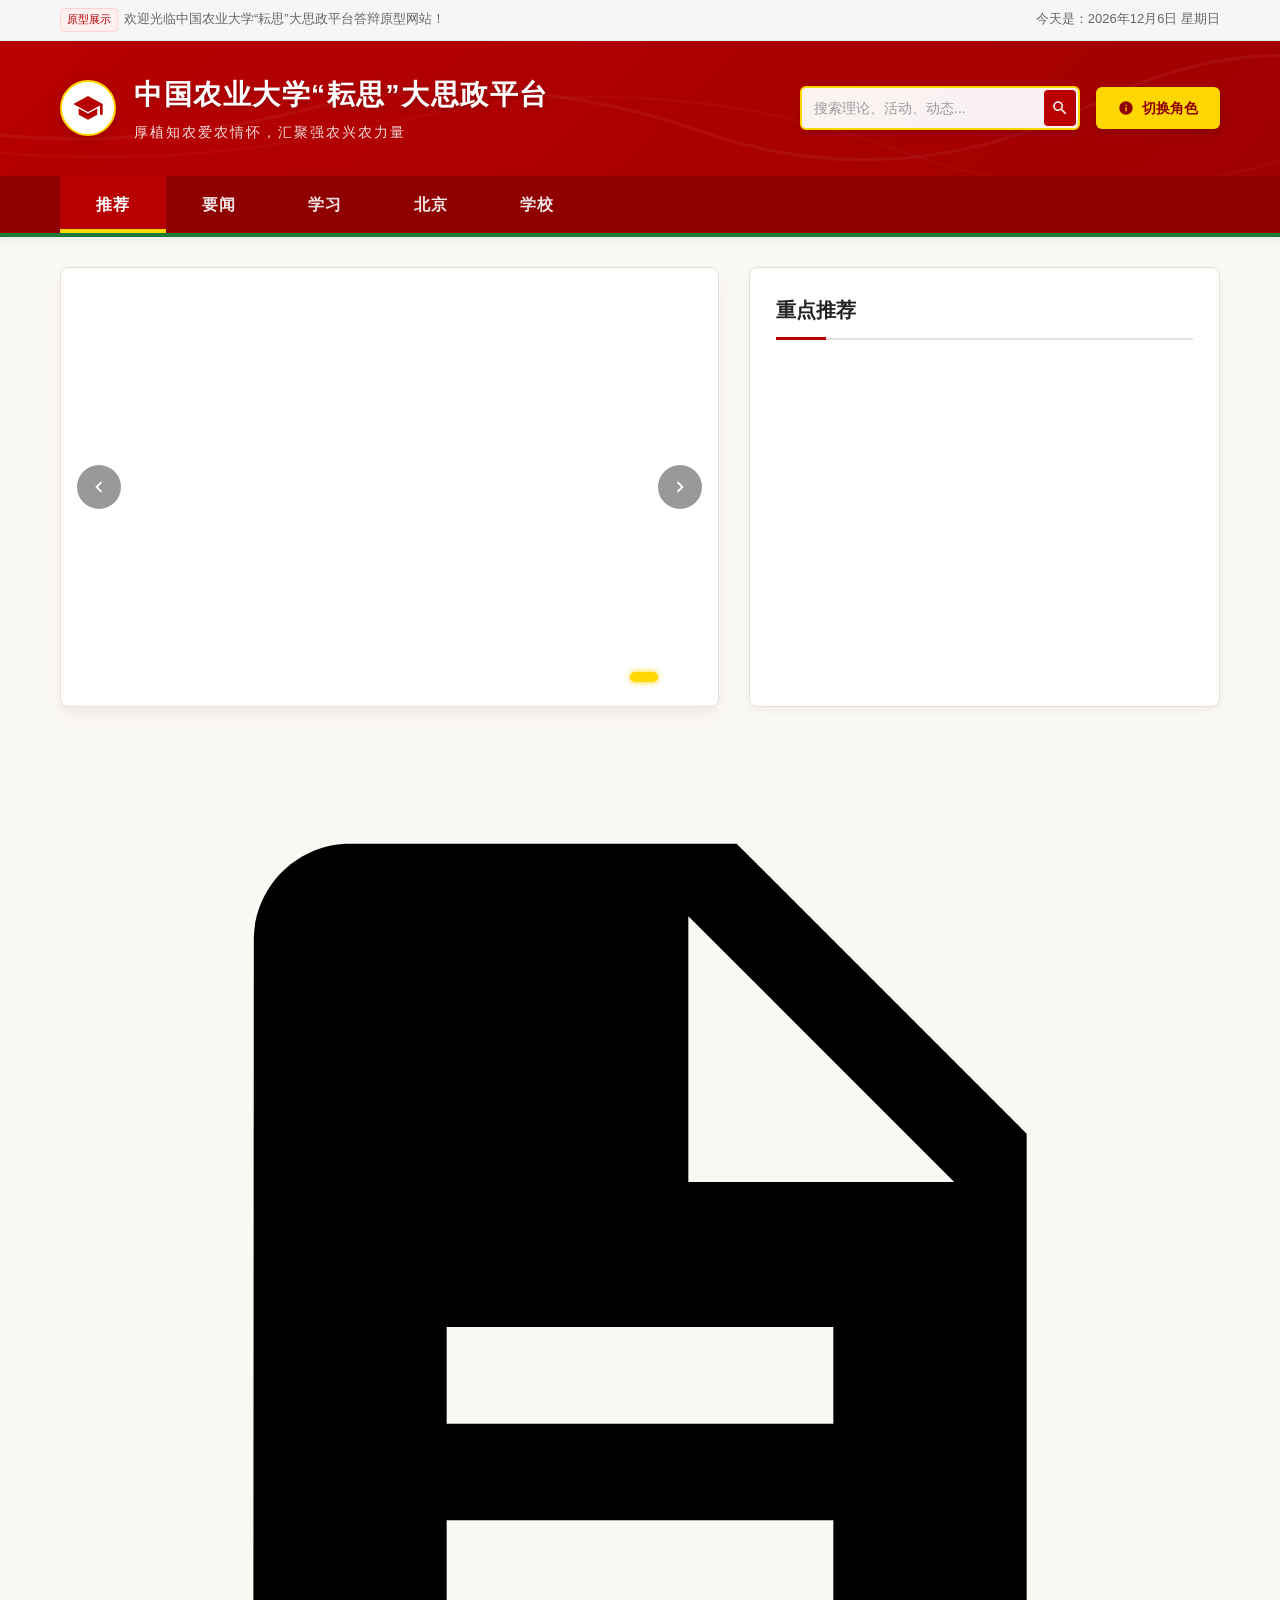
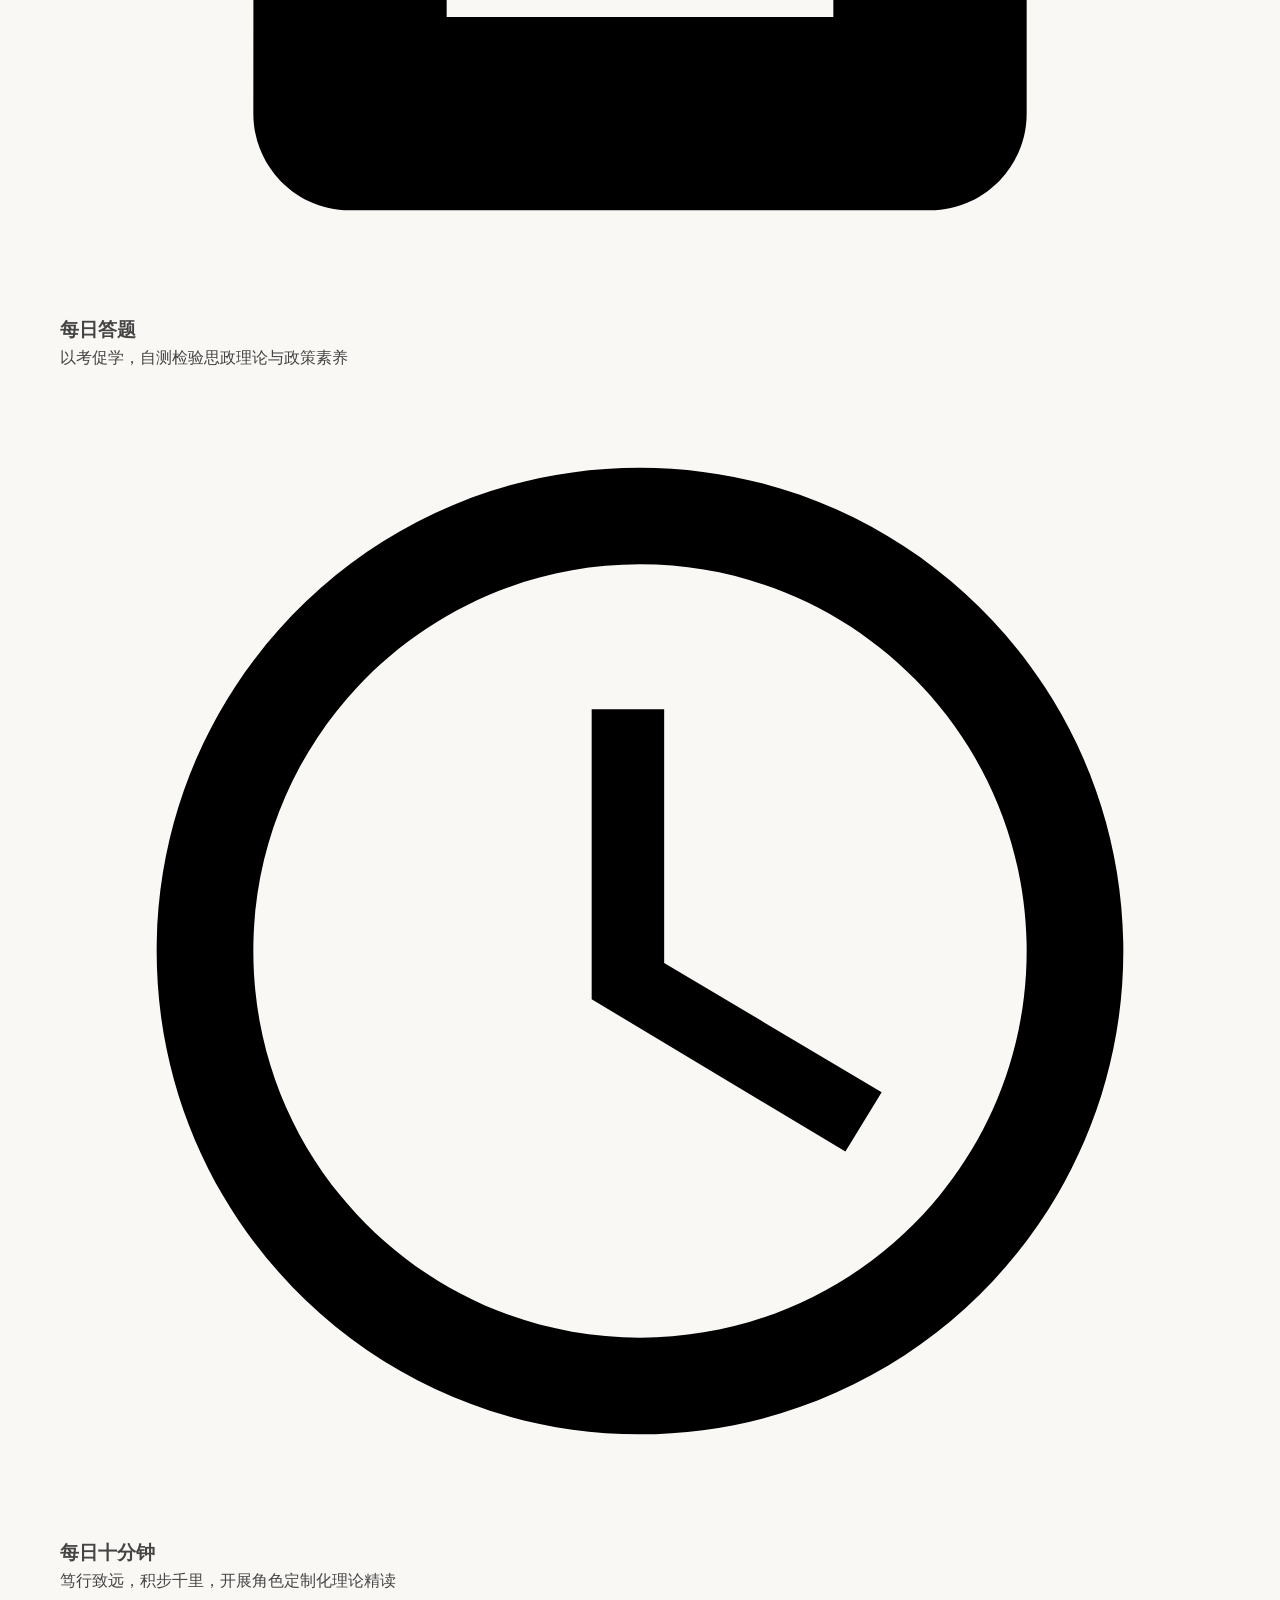
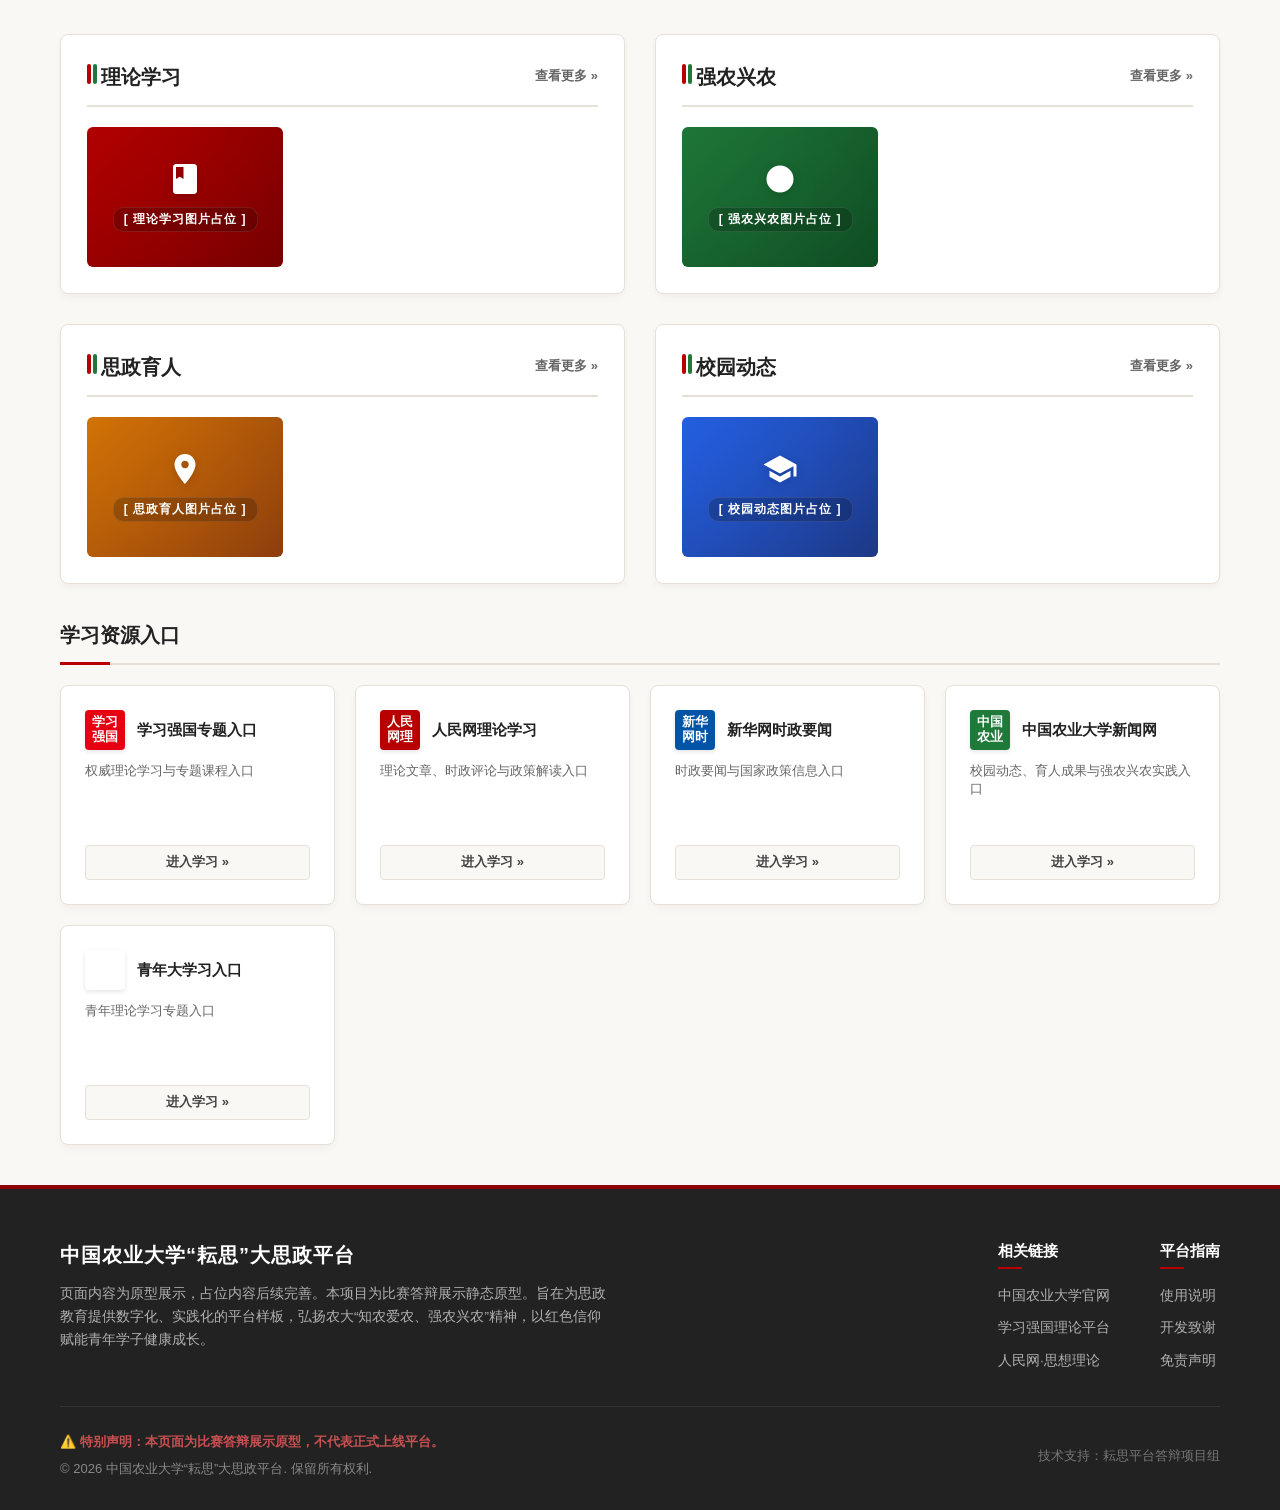
==== main_admin.html @ f3e5cc6f "Add files via upload" ====
<!DOCTYPE html>
<html lang="zh-CN">
<head>
    <meta charset="UTF-8">
    <meta name="viewport" content="width=device-width, initial-scale=1.0">
    <title>中国农业大学“耘思”大思政平台 - 比赛答辩展示原型</title>
<meta name="description" content="中国农业大学“耘思”大思政平台首页原型展示。本网页为比赛答辩展示静态原型，包含理论学习、强农兴农、思政育人、校园动态等思政模块。">
    <!-- 引入美化样式表 -->
    <link rel="stylesheet" href="css/style.css">
</head>
<body>

    <!-- 1. 顶部细小信息栏 -->
    <div class="top-info-bar">
        <div class="container">
            <div class="left-info">
                <span class="badge">原型展示</span>
                <span>欢迎光临中国农业大学“耘思”大思政平台答辩原型网站！</span>
            </div>
            <!-- 日期由 JavaScript 动态渲染 -->
            <div class="right-info" id="current-date">正在获取系统日期...</div>
        </div>
    </div>

    <!-- 2. 顶部主视觉红色横幅区域 -->
    <header class="main-header">
        <div class="container">
            <div class="header-logo-area">
                <!-- 麦穗与书页徽标组合的圆形Logo占位 -->
                <div class="logo-circle" title="校徽占位">
                    <svg viewBox="0 0 24 24">
                        <path d="M12 3L1 9l11 6 9-4.91V17h2V9L12 3z"/>
                        <path d="M19 12.35l-7 3.82-7-3.82V17l7 3.82 7-3.82v-4.65z"/>
                        <path d="M12 12c.55 0 1-.45 1-1s-.45-1-1-1-1 .45-1 1 .45 1 1 1z"/>
                    </svg>
                </div>
                <div class="header-text-group">
                    <h1 class="platform-logo-title">中国农业大学“耘思”大思政平台</h1>
                    <p class="platform-slogan">厚植知农爱农情怀，汇聚强农兴农力量</p>
                </div>
            </div>
            
            <div class="header-action-area">
                <!-- 预留搜索框（答辩静态框，不触发事件） -->
                <div class="search-box">
                    <input type="text" placeholder="搜索理论、活动、动态..." disabled>
                    <button type="button" class="search-btn" aria-label="搜索">
                        <svg viewBox="0 0 24 24">
                            <path d="M15.5 14h-.79l-.28-.27C15.41 12.59 16 11.11 16 9.5 16 5.91 13.09 3 9.5 3S3 5.91 3 9.5 5.91 16 9.5 16c1.61 0 3.09-.59 4.23-1.57l.27.28v.79l5 4.99L20.49 19l-4.99-5zm-6 0C7.01 14 5 11.99 5 9.5S7.01 5 9.5 5 14 7.01 14 9.5 11.99 14 9.5 14z"/>
                        </svg>
                    </button>
                </div>
                <!-- 切换角色入口 -->
                <a href="index.html" class="header-btn-link" title="返回角色选择页">
                    <svg style="width:16px;height:16px;fill:currentColor" viewBox="0 0 24 24">
                        <path d="M12 2C6.48 2 2 6.48 2 12s4.48 10 10 10 10-4.48 10-10S17.52 2 12 2zm1 15h-2v-6h2v6zm0-8h-2V7h2v2z"/>
                    </svg>
                    切换角色
                </a>
            </div>
        </div>
    </header>

    <!-- 3. 主导航栏 -->
    <nav class="nav-bar">
        <div class="container">
            <ul class="nav-menu">
                <li class="nav-menu-item active"><a href="#">推荐</a></li>
                <li class="nav-menu-item"><a href="#">要闻</a></li>
                <li class="nav-menu-item"><a href="#">学习</a></li>
                <li class="nav-menu-item"><a href="#">北京</a></li>
                <li class="nav-menu-item"><a href="#">学校</a></li>
            </ul>
        </div>
    </nav>

    <main>
        <!-- 4. 首页首屏主体区域 -->
        <section class="first-screen">
            <div class="container">
                <!-- 左侧头条大图轮播区域 -->
                <div class="carousel-wrapper">
                    <div class="carousel-inner" id="carousel-inner">
                        <!-- 动态渲染内容区域 -->
                    </div>

                    <!-- 左右切换箭头 -->
                    <button class="carousel-btn prev" aria-label="上一张">
                        <svg viewBox="0 0 24 24"><path d="M15.41 7.41L14 6l-6 6 6 6 1.41-1.41L10.83 12z"/></svg>
                    </button>
                    <button class="carousel-btn next" aria-label="下一张">
                        <svg viewBox="0 0 24 24"><path d="M10 6L8.59 7.41 13.17 12l-4.58 4.59L10 18l6-6z"/></svg>
                    </button>

                    <!-- 底部轮播圆点 -->
                    <div class="carousel-dots">
                        <span class="dot active"></span>
                        <span class="dot"></span>
                        <span class="dot"></span>
                    </div>
                </div>

                <!-- 右侧文章标题列表 -->
                <div class="recommend-list-wrapper">
                    <div class="section-title-bar">
                        <h3>重点推荐</h3>
                    </div>
                    <ul class="recommend-list" id="recommend-list">
                        <!-- 动态渲染推荐列表 -->
                    </ul>
                </div>
            </div>
        </section>

        <!-- 5. 在线学习专区（每日答题与每日十分钟） -->
        <section class="special-learning-banner">
            <div class="container">
                <div class="learning-portal-grid">
                    <!-- 每日答题入口卡片 -->
                    <a href="quiz.html" class="portal-card-btn-item quiz-portal">
                        <div class="portal-card-glow"></div>
                        <div class="portal-card-content">
                            <div class="portal-icon-box">
                                <svg viewBox="0 0 24 24">
                                    <path d="M14 2H6c-1.1 0-1.99.9-1.99 2L4 20c0 1.1.89 2 1.99 2H18c1.1 0 2-.9 2-2V8l-6-6zm2 16H8v-2h8v2zm0-4H8v-2h8v2zm-3-5V3.5L18.5 9H13z"/>
                                </svg>
                            </div>
                            <div class="portal-text-box">
                                <h3>每日答题</h3>
                                <p>以考促学，自测检验思政理论与政策素养</p>
                            </div>
                        </div>
                    </a>

                    <!-- 每日十分钟入口卡片 -->
                    <a href="study_ten.html?role=admin" class="portal-card-btn-item time-portal">
                        <div class="portal-card-glow"></div>
                        <div class="portal-card-content">
                            <div class="portal-icon-box">
                                <svg viewBox="0 0 24 24">
                                    <path d="M11.99 2C6.47 2 2 6.48 2 12s4.47 10 9.99 10C17.52 22 22 17.52 22 12S17.52 2 11.99 2zM12 20c-4.42 0-8-3.58-8-8s3.58-8 8-8 8 3.58 8 8-3.58 8-8 8zm.5-13H11v6l5.25 3.15.75-1.23-4.5-2.67z"/>
                                </svg>
                            </div>
                            <div class="portal-text-box">
                                <h3>每日十分钟</h3>
                                <p>笃行致远，积步千里，开展角色定制化理论精读</p>
                            </div>
                        </div>
                    </a>
                </div>
            </div>
        </section>

        <!-- 6. 首页下方内容模块 -->
        <section class="content-grid-section">
            <div class="container">
                <div class="content-grid">
                    
                    <!-- 模块 1：理论学习 -->
                    <div class="card-module theory">
                        <div class="section-title-bar">
                            <h3>理论学习</h3>
                            <a href="more.html?type=theory" class="card-more-btn">查看更多 &raquo;</a>
                        </div>
                        <div class="card-content-layout">
                            <!-- 1 个小图片占位区域 -->
                            <div class="small-image-placeholder" title="理论学习图片占位">
                                <svg viewBox="0 0 24 24">
                                    <path d="M18 2H6c-1.1 0-2 .9-2 2v16c0 1.1.9 2 2 2h12c1.1 0 2-.9 2-2V4c0-1.1-.9-2-2-2zM6 4h5v8l-2.5-1.5L6 12V4z"/>
                                </svg>
                                <span>[ 理论学习图片占位 ]</span>
                            </div>
                            <!-- 3-5 条文字列表占位 -->
                            <ul class="card-list" id="theory-list">
                                <!-- 动态渲染理论学习列表 -->
                            </ul>
                        </div>
                    </div>

                    <!-- 模块 2：强农兴农 -->
                    <div class="card-module agriculture">
                        <div class="section-title-bar">
                            <h3>强农兴农</h3>
                            <a href="more.html?type=agriculture" class="card-more-btn">查看更多 &raquo;</a>
                        </div>
                        <div class="card-content-layout">
                            <!-- 1 个小图片占位区域 -->
                            <div class="small-image-placeholder" title="强农兴农图片占位">
                                <svg viewBox="0 0 24 24">
                                    <path d="M12 3v18M3 12h18M12 3a9 9 0 0 0-9 9 9 9 0 0 0 9 9 9 9 0 0 0 9-9 9 9 0 0 0-9-9z"/>
                                    <path d="M17 8c-3.11 0-6.19 1.4-8.08 4.02C8.36 12.92 8 13.93 8 15c0 1.66 1.34 3 3 3 1.07 0 2.08-.36 2.98-.92C16.6 15.19 18 12.11 18 9v-1h-1z" fill="none" stroke="#ffffff" stroke-width="2"/>
                                </svg>
                                <span>[ 强农兴农图片占位 ]</span>
                            </div>
                            <!-- 3-5 条文字列表占位 -->
                            <ul class="card-list" id="agri-list">
                                <!-- 动态渲染强农兴农列表 -->
                            </ul>
                        </div>
                    </div>

                    <!-- 模块 3：北京实践 -->
                    <div class="card-module practice">
                        <div class="section-title-bar">
                            <h3>思政育人</h3>
                            <a href="more.html?type=practice" class="card-more-btn">查看更多 &raquo;</a>
                        </div>
                        <div class="card-content-layout">
                            <!-- 1 个小图片占位区域 -->
                            <div class="small-image-placeholder" title="思政育人图片占位">
                                <svg viewBox="0 0 24 24">
                                    <path d="M12 2C8.13 2 5 5.13 5 9c0 5.25 7 13 7 13s7-7.75 7-13c0-3.87-3.13-7-7-7zm0 9.5c-1.38 0-2.5-1.12-2.5-2.5s1.12-2.5 2.5-2.5 2.5 1.12 2.5 2.5-1.12 2.5-2.5 2.5z"/>
                                </svg>
                                <span>[ 思政育人图片占位 ]</span>
                            </div>
                            <!-- 3-5 条文字列表占位 -->
                            <ul class="card-list" id="beijing-list">
                                <!-- 动态渲染北京实践列表 -->
                            </ul>
                        </div>
                    </div>

                    <!-- 模块 4：校园动态 -->
                    <div class="card-module campus">
                        <div class="section-title-bar">
                            <h3>校园动态</h3>
                            <a href="more.html?type=campus" class="card-more-btn">查看更多 &raquo;</a>
                        </div>
                        <div class="card-content-layout">
                            <!-- 1 个小图片占位区域 -->
                            <div class="small-image-placeholder" title="校园动态图片占位">
                                <svg viewBox="0 0 24 24">
                                    <path d="M12 3L1 9l11 6 9-4.91V17h2V9L12 3z"/>
                                    <path d="M5 13.18v4L12 21l7-3.82v-4L12 17l-7-3.82z"/>
                                </svg>
                                <span>[ 校园动态图片占位 ]</span>
                            </div>
                            <!-- 3-5 条文字列表占位 -->
                            <ul class="card-list" id="campus-list">
                                <!-- 动态渲染校园动态列表 -->
                            </ul>
                        </div>
                    </div>

                </div>
            </div>
        </section>



        <!-- 8. 学习资源入口（新增） -->
        <section class="resource-portal-section">
            <div class="container">
                <div class="section-title-bar">
                    <h3>学习资源入口</h3>
                </div>
                <div class="resource-grid" id="resource-grid">
                    <!-- 动态渲染资源入口列表 -->
                </div>
            </div>
        </section>
    </main>

    <!-- 9. 页脚区域 -->
    <footer class="site-footer">
        <div class="container">
            <div class="footer-top">
                <div class="footer-info">
                    <h4>中国农业大学“耘思”大思政平台</h4>
                    <p>页面内容为原型展示，占位内容后续完善。本项目为比赛答辩展示静态原型。旨在为思政教育提供数字化、实践化的平台样板，弘扬农大“知农爱农、强农兴农”精神，以红色信仰赋能青年学子健康成长。</p>
                </div>
                <div class="footer-links">
                    <div class="footer-link-group">
                        <h5>相关链接</h5>
                        <ul>
                            <li><a href="#">中国农业大学官网</a></li>
                            <li><a href="#">学习强国理论平台</a></li>
                            <li><a href="#">人民网·思想理论</a></li>
                        </ul>
                    </div>
                    <div class="footer-link-group">
                        <h5>平台指南</h5>
                        <ul>
                            <li><a href="#">使用说明</a></li>
                            <li><a href="#">开发致谢</a></li>
                            <li><a href="#">免责声明</a></li>
                        </ul>
                    </div>
                </div>
            </div>
            <div class="footer-bottom">
                <div class="footer-bottom-left">
                    <span class="disclaimer">⚠️ 特别声明：本页面为比赛答辩展示原型，不代表正式上线平台。</span>
                    <span>&copy; 2026 中国农业大学“耘思”大思政平台. 保留所有权利.</span>
                </div>
                <div class="footer-bottom-right">
                    <span>技术支持：耘思平台答辩项目组</span>
                </div>
            </div>
        </div>
    </footer>
    <!-- 引入纯静态数据源（解决本地双击直接打开时的跨域问题） -->
    <script src="data/news_common.js"></script>
    <script src="data/news_admin.js"></script>
    <script src="data/theory.js"></script>
    <script src="data/agriculture.js"></script>
    <script src="data/practice.js"></script>
    <script src="data/campus.js"></script>
    <script src="data/resources.js"></script>
    
    <!-- 引入自定义交互脚本 -->
    <script src="js/main.js"></script>
</body>
</html>
---- css/style.css ----
/* 
   中国农业大学“耘思”大思政平台 - 门户首页样式表
   权威门户优化版：参考“学习强国”与“人民网”视觉特色，展现庄重、大气、高校特质与红色思政氛围
*/

:root {
  /* 权威思政色彩体系 */
  --primary-red: #B80000;       /* 核心思政红 */
  --deep-red: #8F0000;          /* 稳重深红 */
  --primary-red-light: #FFF0F0; /* 极浅红背景 */
  --primary-red-border: #FFD3D3;/* 浅红边框 */
  
  --cau-green: #1F7A3A;         /* 农大绿（辅助色） */
  --cau-green-hover: #155E2B;   /* 深农大绿 */
  --cau-green-light: #E8F5EC;   /* 浅绿背景 */
  
  --bg-page: #FAF8F5;           /* 温暖米白色/书页白网页背景 */
  --bg-card: #FFFFFF;           /* 卡片白色背景 */
  --bg-top-bar: #F5F6F8;        /* 顶部栏浅灰背景 */
  
  --text-main: #222222;         /* 权威深黑正文 */
  --text-body: #444444;         /* 稳重正文色 */
  --text-muted: #666666;        /* 辅助说明色 */
  
  --accent-gold: #FFD700;       /* 庄重金黄色 */
  --border-color: #E6E0D8;      /* 暖灰色边框（更贴合米白页面） */
  
  /* 阴影与圆角 */
  --shadow-sm: 0 2px 4px rgba(139, 0, 0, 0.01);
  --shadow-md: 0 4px 10px rgba(0, 0, 0, 0.03), 0 2px 4px rgba(139, 0, 0, 0.02);
  --shadow-lg: 0 10px 20px rgba(139, 0, 0, 0.04), 0 6px 6px rgba(0, 0, 0, 0.02);
  --shadow-hover: 0 16px 28px rgba(184, 0, 0, 0.08), 0 6px 12px rgba(31, 122, 58, 0.04);
  
  --radius-sm: 4px;
  --radius-md: 6px;
  --radius-lg: 8px;
  
  --transition: all 0.3s cubic-bezier(0.25, 0.8, 0.25, 1);
  --max-width: 1200px;
}

/* 基础重置 */
* {
  box-sizing: border-box;
  margin: 0;
  padding: 0;
}

body {
  font-family: -apple-system, BlinkMacSystemFont, "Segoe UI", Roboto, "Helvetica Neue", Arial, "Microsoft YaHei", "PingFang SC", sans-serif;
  background-color: var(--bg-page);
  color: var(--text-body);
  line-height: 1.6;
  -webkit-font-smoothing: antialiased;
}

a {
  color: inherit;
  text-decoration: none;
  transition: var(--transition);
}

ul, ol {
  list-style: none;
}

img {
  max-width: 100%;
  display: block;
}

/* 页面版心 */
.container {
  width: 100%;
  max-width: var(--max-width);
  margin: 0 auto;
  padding: 0 20px;
}

/* 1. 顶部细小信息栏 */
.top-info-bar {
  background-color: var(--bg-top-bar);
  border-bottom: 1px solid #E2E8F0;
  padding: 8px 0;
  font-size: 13px;
  color: var(--text-muted);
}

.top-info-bar .container {
  display: flex;
  justify-content: space-between;
  align-items: center;
}

.top-info-bar .left-info {
  display: flex;
  align-items: center;
  gap: 6px;
  font-weight: 500;
}

.top-info-bar .left-info .badge {
  background-color: var(--primary-red-light);
  color: var(--primary-red);
  padding: 2px 6px;
  border-radius: var(--radius-sm);
  border: 1px solid var(--primary-red-border);
  font-size: 11px;
}

/* 2. 顶部主视觉横幅区域 */
.main-header {
  background: linear-gradient(135deg, var(--primary-red) 0%, #A00000 100%);
  color: #FFFFFF;
  padding: 32px 0;
  position: relative;
  overflow: hidden;
}

/* 顶部抽象线条纹理 (CSS内嵌SVG) */
.main-header::before {
  content: '';
  position: absolute;
  top: 0;
  left: 0;
  right: 0;
  bottom: 0;
  background-image: url("data:image/svg+xml,%3Csvg width='100%25' height='100%25' xmlns='http://www.w3.org/2000/svg'%3E%3Cpath d='M-100%2C80 Q100%2C120 300%2C70 T700%2C90 T1100%2C60 T1500%2C80' fill='none' stroke='rgba(255%2C255%2C255%2C0.05)' stroke-width='3'/%3E%3Cpath d='M-100%2C100 Q150%2C140 400%2C80 T900%2C110 T1400%2C70' fill='none' stroke='rgba(255%2C255%2C255%2C0.03)' stroke-width='2'/%3E%3C/svg%3E");
  pointer-events: none;
}

.main-header .container {
  display: flex;
  justify-content: space-between;
  align-items: center;
  position: relative;
  z-index: 2;
}

.header-logo-area {
  display: flex;
  align-items: center;
  gap: 18px;
}

.logo-circle {
  width: 56px;
  height: 56px;
  border-radius: 50%;
  background-color: #FFFFFF;
  display: flex;
  align-items: center;
  justify-content: center;
  color: var(--primary-red);
  box-shadow: 0 4px 12px rgba(0, 0, 0, 0.15);
  border: 2px solid var(--accent-gold);
}

.logo-circle svg {
  width: 32px;
  height: 32px;
  fill: currentColor;
}

.header-text-group {
  display: flex;
  flex-direction: column;
  gap: 4px;
}

.platform-logo-title {
  font-size: 28px;
  font-weight: 800;
  color: #FFFFFF;
  letter-spacing: 1.5px;
  text-shadow: 0 2px 4px rgba(0, 0, 0, 0.2);
}

.platform-slogan {
  font-size: 14px;
  color: rgba(255, 255, 255, 0.85);
  letter-spacing: 2px;
  font-weight: 500;
  position: relative;
}

.header-action-area {
  display: flex;
  align-items: center;
  gap: 16px;
}

/* 白底红框正式搜索框 */
.search-box {
  display: flex;
  align-items: center;
  background-color: rgba(255, 255, 255, 0.95);
  border: 2px solid var(--accent-gold);
  border-radius: var(--radius-md);
  padding: 2px 2px 2px 12px;
  width: 280px;
  box-shadow: 0 4px 10px rgba(0, 0, 0, 0.1);
  transition: var(--transition);
}

.search-box:focus-within {
  background-color: #FFFFFF;
  box-shadow: 0 4px 14px rgba(0, 0, 0, 0.2);
}

.search-box input {
  border: none;
  background: transparent;
  outline: none;
  width: 100%;
  font-size: 14px;
  color: var(--text-main);
  font-weight: 500;
}

.search-box input::placeholder {
  color: #999999;
}

.search-btn {
  background-color: var(--primary-red);
  border: none;
  width: 36px;
  height: 36px;
  border-radius: var(--radius-sm);
  display: flex;
  align-items: center;
  justify-content: center;
  color: white;
  cursor: pointer;
  transition: var(--transition);
}

.search-btn:hover {
  background-color: var(--deep-red);
}

.search-btn svg {
  width: 18px;
  height: 18px;
  fill: currentColor;
}

/* 学习入口按钮 */
.header-btn-link {
  background-color: var(--accent-gold);
  color: var(--deep-red);
  padding: 10px 22px;
  border-radius: var(--radius-md);
  font-size: 14px;
  font-weight: 700;
  display: flex;
  align-items: center;
  gap: 8px;
  box-shadow: 0 4px 10px rgba(0, 0, 0, 0.15);
  cursor: pointer;
}

.header-btn-link:hover {
  background-color: #FFFFFF;
  color: var(--primary-red);
  transform: translateY(-2px);
  box-shadow: 0 6px 14px rgba(0, 0, 0, 0.2);
}

/* 3. 导航栏美化 */
.nav-bar {
  background-color: var(--deep-red);
  box-shadow: 0 4px 8px rgba(0, 0, 0, 0.05);
  position: sticky;
  top: 0;
  z-index: 100;
  /* 导航栏下方加一条绿色辅助线，契合农业大学特色 */
  border-bottom: 4px solid var(--cau-green);
}

.nav-bar .container {
  display: flex;
  justify-content: space-between;
  align-items: center;
}

.nav-menu {
  display: flex;
}

.nav-menu-item a {
  display: block;
  padding: 16px 36px;
  color: rgba(255, 255, 255, 0.9);
  font-size: 16px;
  font-weight: 700;
  letter-spacing: 1px;
  position: relative;
}

.nav-menu-item a:hover {
  color: #FFFFFF;
  background-color: var(--primary-red);
}

/* 选中高亮状态 */
.nav-menu-item.active a {
  color: #FFFFFF;
  background-color: var(--primary-red);
}

/* 金黄色横条底饰 */
.nav-menu-item.active a::after,
.nav-menu-item a:hover::after {
  content: '';
  position: absolute;
  bottom: 0;
  left: 0;
  right: 0;
  height: 4px;
  background-color: var(--accent-gold);
}

/* 4. 首页首屏美化 */
.first-screen {
  padding: 30px 0;
}

.first-screen .container {
  display: grid;
  grid-template-columns: 7fr 5fr;
  gap: 30px;
}

/* 轮播图区域 */
.carousel-wrapper {
  background-color: var(--bg-card);
  border-radius: var(--radius-lg);
  overflow: hidden;
  box-shadow: var(--shadow-lg);
  position: relative;
  height: 440px;
  border: 1px solid var(--border-color);
}

.carousel-inner {
  width: 100%;
  height: 100%;
  position: relative;
}

.carousel-slide {
  position: absolute;
  top: 0;
  left: 0;
  width: 100%;
  height: 100%;
  opacity: 0;
  visibility: hidden;
  transition: opacity 0.6s ease-in-out, visibility 0.6s ease-in-out;
}

.carousel-slide.active {
  opacity: 1;
  visibility: visible;
}

/* 渐变遮罩与抽象纹理 */
.image-placeholder-gradient {
  width: 100%;
  height: 100%;
  display: flex;
  flex-direction: column;
  justify-content: center;
  align-items: center;
  color: rgba(255, 255, 255, 0.7);
  gap: 15px;
  position: relative;
}

/* 叠加线条纹理 */
.image-placeholder-gradient::before {
  content: '';
  position: absolute;
  inset: 0;
  background-image: radial-gradient(rgba(255, 255, 255, 0.08) 1px, transparent 1px);
  background-size: 15px 15px;
  pointer-events: none;
}

.image-placeholder-gradient.slide-1 {
  background: linear-gradient(135deg, #B80000 0%, #600000 100%);
}

.image-placeholder-gradient.slide-2 {
  background: linear-gradient(135deg, var(--cau-green) 0%, #0D3E1E 100%);
}

.image-placeholder-gradient.slide-3 {
  background: linear-gradient(135deg, #A85A00 0%, #5C3200 100%);
}

.placeholder-icon {
  width: 56px;
  height: 56px;
  fill: currentColor;
  opacity: 0.5;
  filter: drop-shadow(0 2px 4px rgba(0, 0, 0, 0.3));
}

.placeholder-text {
  font-size: 13px;
  font-weight: 700;
  letter-spacing: 2px;
  color: var(--accent-gold);
  background-color: rgba(0, 0, 0, 0.3);
  padding: 4px 12px;
  border-radius: var(--radius-sm);
  border: 1px solid rgba(255, 255, 255, 0.2);
}

.carousel-caption {
  position: absolute;
  bottom: 0;
  left: 0;
  right: 0;
  background: linear-gradient(to top, rgba(0, 0, 0, 0.95) 0%, rgba(0, 0, 0, 0.6) 70%, transparent 100%);
  color: white;
  padding: 40px 24px 24px;
}

.carousel-caption h2 {
  font-size: 22px;
  font-weight: 800;
  margin-bottom: 8px;
  color: #FFFFFF;
  text-shadow: 0 2px 4px rgba(0, 0, 0, 0.5);
  line-height: 1.4;
}

.carousel-caption p {
  font-size: 13px;
  color: rgba(255, 255, 255, 0.75);
}

.carousel-caption .caption-tag {
  display: inline-block;
  background-color: var(--primary-red);
  color: #FFFFFF;
  padding: 2px 8px;
  font-size: 11px;
  font-weight: 700;
  border-radius: var(--radius-sm);
  margin-bottom: 8px;
  border: 1px solid var(--accent-gold);
}

/* 轮播控制 */
.carousel-btn {
  position: absolute;
  top: 50%;
  transform: translateY(-50%);
  background-color: rgba(0, 0, 0, 0.4);
  color: white;
  width: 44px;
  height: 44px;
  border: none;
  border-radius: 50%;
  display: flex;
  align-items: center;
  justify-content: center;
  cursor: pointer;
  z-index: 10;
  backdrop-filter: blur(4px);
  transition: var(--transition);
}

.carousel-btn:hover {
  background-color: var(--primary-red);
  color: white;
}

.carousel-btn svg {
  width: 22px;
  height: 22px;
  fill: currentColor;
}

.carousel-btn.prev { left: 16px; }
.carousel-btn.next { right: 16px; }

.carousel-dots {
  position: absolute;
  bottom: 24px;
  right: 24px;
  display: flex;
  gap: 8px;
  z-index: 10;
}

.dot {
  width: 10px;
  height: 10px;
  border-radius: 50%;
  background-color: rgba(255, 255, 255, 0.4);
  cursor: pointer;
  transition: var(--transition);
}

.dot.active {
  width: 28px;
  border-radius: 5px;
  background-color: var(--accent-gold);
  box-shadow: 0 0 6px var(--accent-gold);
}

/* 右侧新闻列表美化 */
.recommend-list-wrapper {
  background-color: var(--bg-card);
  border-radius: var(--radius-lg);
  padding: 26px;
  box-shadow: var(--shadow-md);
  border: 1px solid var(--border-color);
  display: flex;
  flex-direction: column;
}

.section-title-bar {
  display: flex;
  justify-content: space-between;
  align-items: center;
  border-bottom: 2px solid var(--border-color);
  padding-bottom: 12px;
  margin-bottom: 20px;
}

.section-title-bar h3 {
  font-size: 20px;
  font-weight: 800;
  color: var(--text-main);
  position: relative;
  display: flex;
  align-items: center;
  gap: 8px;
}

/* 红色主题标题装饰线 */
.section-title-bar h3::after {
  content: '';
  position: absolute;
  bottom: -14px;
  left: 0;
  width: 50px;
  height: 3px;
  background-color: var(--primary-red);
}

.recommend-list {
  display: flex;
  flex-direction: column;
  gap: 12px;
  flex-grow: 1;
}

.recommend-item {
  display: flex;
  justify-content: space-between;
  align-items: center;
  padding-bottom: 10px;
  border-bottom: 1px dashed var(--border-color);
}

.recommend-item:last-child {
  border-bottom: none;
  padding-bottom: 0;
}

.recommend-item-link {
  font-size: 15px;
  color: var(--text-body);
  white-space: nowrap;
  overflow: hidden;
  text-overflow: ellipsis;
  flex: 1;
  min-width: 0;
  padding-right: 15px;
  display: block;
}

/* 列表前小红方块 */
.recommend-item-link::before {
  content: '■';
  color: var(--primary-red);
  font-size: 10px;
  opacity: 0.7;
  margin-right: 10px;
  display: inline-block;
  vertical-align: middle;
}

.recommend-item-link:hover {
  color: var(--primary-red);
  text-decoration: underline;
}

/* 首条高亮样式 */
.recommend-item.highlight {
  background-color: var(--primary-red-light);
  border: 1px solid var(--primary-red-border);
  border-radius: var(--radius-sm);
  padding: 12px 14px;
  margin-bottom: 6px;
}

.recommend-item.highlight .recommend-item-link {
  font-weight: 700;
  color: var(--primary-red);
}

.recommend-item.highlight .recommend-item-link::before {
  content: '★';
  color: var(--primary-red);
  font-size: 12px;
  animation: pulse 2s infinite;
}

.recommend-item-date {
  font-size: 13px;
  color: var(--text-muted);
  font-weight: 500;
}

/* 5. 专题学习横幅区 */
.special-learning-banner {
  padding: 10px 0 25px 0;
}

.banner-card {
  background: linear-gradient(135deg, var(--primary-red) 0%, var(--deep-red) 100%);
  border-radius: var(--radius-lg);
  padding: 30px 40px;
  color: #FFFFFF;
  display: flex;
  justify-content: space-between;
  align-items: center;
  position: relative;
  overflow: hidden;
  box-shadow: var(--shadow-lg);
  border: 2px solid var(--accent-gold);
}

/* 麦穗与线条底纹 */
.banner-pattern {
  position: absolute;
  inset: 0;
  pointer-events: none;
  z-index: 1;
}

.banner-left-info {
  position: relative;
  z-index: 2;
  max-width: 65%;
}

.banner-tag {
  display: inline-block;
  background-color: var(--accent-gold);
  color: var(--deep-red);
  font-size: 12px;
  font-weight: 700;
  padding: 4px 12px;
  border-radius: 20px;
  margin-bottom: 12px;
  letter-spacing: 1px;
  box-shadow: 0 2px 4px rgba(0, 0, 0, 0.15);
}

.banner-title {
  font-size: 26px;
  font-weight: 800;
  margin-bottom: 8px;
  text-shadow: 0 2px 4px rgba(0, 0, 0, 0.3);
}

.banner-desc {
  font-size: 14px;
  color: rgba(255, 255, 255, 0.9);
  line-height: 1.6;
}

.banner-right-actions {
  position: relative;
  z-index: 2;
  display: flex;
  gap: 16px;
  flex-wrap: wrap;
}

.banner-action-btn {
  background-color: rgba(255, 255, 255, 0.95);
  color: var(--primary-red);
  padding: 12px 24px;
  border-radius: var(--radius-md);
  font-size: 15px;
  font-weight: 700;
  box-shadow: 0 4px 10px rgba(0, 0, 0, 0.15);
  transition: var(--transition);
  border: 1px solid transparent;
}

.banner-action-btn:hover {
  background-color: transparent;
  color: #FFFFFF;
  border-color: #FFFFFF;
  transform: translateY(-2px);
  box-shadow: 0 6px 14px rgba(0, 0, 0, 0.2);
}

/* 6. 首页下方内容模块 */
.content-grid-section {
  padding: 15px 0;
}

.content-grid {
  display: grid;
  grid-template-columns: repeat(2, 1fr);
  gap: 30px;
}

.card-module {
  background-color: var(--bg-card);
  border-radius: var(--radius-lg);
  padding: 26px;
  box-shadow: var(--shadow-md);
  border: 1px solid var(--border-color);
  transition: var(--transition);
  position: relative;
}

/* 双色（红绿）标题装饰线 */
.card-module .section-title-bar h3 {
  padding-left: 14px;
  position: relative;
}

.card-module .section-title-bar h3::before {
  content: '';
  position: absolute;
  left: 0;
  top: 3px;
  width: 4px;
  height: 20px;
  background-color: var(--primary-red);
  border-radius: var(--radius-sm);
}

.card-module .section-title-bar h3::after {
  content: '';
  position: absolute;
  left: 6px;
  top: 3px;
  width: 4px;
  height: 20px;
  background-color: var(--cau-green);
  border-radius: var(--radius-sm);
}

.card-module:hover {
  transform: translateY(-5px);
  box-shadow: var(--shadow-hover);
}

.card-more-btn {
  font-size: 13px;
  color: var(--text-muted);
  font-weight: 600;
}

.card-more-btn:hover {
  color: var(--primary-red);
}

.card-content-layout {
  display: grid;
  grid-template-columns: 2fr 3fr;
  gap: 20px;
  margin-top: 15px;
}

/* 小图片占位 */
.small-image-placeholder {
  border-radius: var(--radius-md);
  overflow: hidden;
  height: 140px;
  position: relative;
  display: flex;
  flex-direction: column;
  align-items: center;
  justify-content: center;
  color: #FFFFFF;
  gap: 10px;
  box-shadow: inset 0 0 100px rgba(0, 0, 0, 0.05);
}

/* 四个模块对应不同小标签背景色 */
.card-module.theory .small-image-placeholder {
  background: linear-gradient(135deg, var(--primary-red) 0%, #7A0000 100%);
}
.card-module.agriculture .small-image-placeholder {
  background: linear-gradient(135deg, var(--cau-green) 0%, #104F24 100%);
}
.card-module.practice .small-image-placeholder {
  background: linear-gradient(135deg, #D97706 0%, #92400E 100%);
}
.card-module.campus .small-image-placeholder {
  background: linear-gradient(135deg, #2563EB 0%, #1E3A8A 100%);
}

.small-image-placeholder svg {
  width: 36px;
  height: 36px;
  fill: currentColor;
  filter: drop-shadow(0 2px 4px rgba(0, 0, 0, 0.15));
}

.small-image-placeholder span {
  font-size: 12px;
  font-weight: 700;
  letter-spacing: 1px;
  background-color: rgba(0, 0, 0, 0.2);
  padding: 2px 10px;
  border-radius: 10px;
  border: 1px solid rgba(255, 255, 255, 0.1);
}

/* 列表文字 */
.card-list {
  display: flex;
  flex-direction: column;
  gap: 12px;
  justify-content: center;
  min-width: 0;
}

.card-list-item {
  display: flex;
  justify-content: space-between;
  align-items: center;
  font-size: 14px;
}

.card-list-link {
  color: var(--text-body);
  white-space: nowrap;
  overflow: hidden;
  text-overflow: ellipsis;
  flex: 1;
  min-width: 0;
  margin-right: 15px;
  display: block;
}

.card-list-link::before {
  content: '▶';
  color: var(--text-muted);
  font-size: 10px;
  opacity: 0.7;
  margin-right: 8px;
  display: inline-block;
}

/* 不同模块hover链接色 */
.card-module.theory .card-list-link:hover { color: var(--primary-red); text-decoration: underline; }
.card-module.agriculture .card-list-link:hover { color: var(--cau-green); text-decoration: underline; }
.card-module.practice .card-list-link:hover { color: #D97706; text-decoration: underline; }
.card-module.campus .card-list-link:hover { color: #2563EB; text-decoration: underline; }

.card-list-date {
  font-size: 12.5px;
  color: var(--text-muted);
  font-weight: 500;
  flex-shrink: 0;
}

/* 7. 平台特色展示区美化 */
.features-section {
  padding: 45px 0;
  background-color: var(--bg-card);
  margin: 35px 0;
  border-top: 1px solid var(--border-color);
  border-bottom: 1px solid var(--border-color);
  position: relative;
}

.features-section::before {
  content: '';
  position: absolute;
  top: 0;
  left: 0;
  right: 0;
  height: 4px;
  background-color: var(--primary-red);
}

.features-section .section-title-bar {
  border-bottom: none;
  margin-bottom: 30px;
  justify-content: center;
}

.features-section .section-title-bar h3 {
  font-size: 24px;
}

.features-section .section-title-bar h3::after {
  left: 50%;
  transform: translateX(-50%);
  width: 60px;
  height: 3px;
  bottom: -10px;
}

.features-grid {
  display: grid;
  grid-template-columns: repeat(4, 1fr);
  gap: 24px;
}

.feature-card {
  background-color: var(--bg-page);
  border-radius: var(--radius-lg);
  padding: 30px 20px;
  text-align: center;
  transition: var(--transition);
  border: 1px solid var(--border-color);
  position: relative;
}

/* 卡片顶部的小绿点或红点装饰 */
.feature-card::after {
  content: '';
  position: absolute;
  top: 10px;
  left: 50%;
  transform: translateX(-50%);
  width: 6px;
  height: 6px;
  border-radius: 50%;
}

.feature-card:nth-child(odd)::after { background-color: var(--primary-red); }
.feature-card:nth-child(even)::after { background-color: var(--cau-green); }

.feature-card:hover {
  transform: translateY(-6px);
  background-color: #FFFFFF;
  border-color: var(--primary-red-border);
  box-shadow: var(--shadow-lg);
}

.feature-icon-wrapper {
  width: 60px;
  height: 60px;
  border-radius: var(--radius-md);
  margin: 0 auto 20px;
  display: flex;
  align-items: center;
  justify-content: center;
  transition: var(--transition);
  box-shadow: 0 4px 8px rgba(0,0,0,0.05);
}

.feature-card:nth-child(1) .feature-icon-wrapper { background-color: var(--primary-red-light); color: var(--primary-red); }
.feature-card:nth-child(2) .feature-icon-wrapper { background-color: #FEF3C7; color: #D97706; }
.feature-card:nth-child(3) .feature-icon-wrapper { background-color: var(--cau-green-light); color: var(--cau-green); }
.feature-card:nth-child(4) .feature-icon-wrapper { background-color: #DBEAFE; color: #2563EB; }

.feature-card:hover .feature-icon-wrapper {
  transform: scale(1.1) rotate(5deg);
}

.feature-icon-wrapper svg {
  width: 30px;
  height: 30px;
  fill: currentColor;
}

.feature-card h4 {
  font-size: 17px;
  font-weight: 800;
  color: var(--text-main);
  margin-bottom: 10px;
}

.feature-card p {
  font-size: 13px;
  color: var(--text-muted);
  line-height: 1.6;
}

/* 8. 学习资源入口区域 */
.resource-portal-section {
  padding: 20px 0 40px 0;
}

.resource-grid {
  display: grid;
  grid-template-columns: repeat(4, 1fr);
  gap: 20px;
  margin-top: 10px;
}

.resource-card {
  background-color: var(--bg-card);
  border-radius: var(--radius-lg);
  padding: 24px;
  border: 1px solid var(--border-color);
  box-shadow: var(--shadow-md);
  display: flex;
  flex-direction: column;
  justify-content: space-between;
  min-height: 220px;
  transition: var(--transition);
}

.resource-card:hover {
  transform: translateY(-5px);
  box-shadow: var(--shadow-hover);
  border-color: rgba(184, 0, 0, 0.3);
}

.resource-header {
  display: flex;
  align-items: center;
  gap: 12px;
  margin-bottom: 12px;
}

.resource-logo-box {
  width: 40px;
  height: 40px;
  border-radius: var(--radius-sm);
  display: flex;
  align-items: center;
  justify-content: center;
  font-weight: 800;
  font-size: 12.5px;
  color: white;
  box-shadow: 0 2px 4px rgba(0,0,0,0.1);
  flex-shrink: 0;
}

/* 模拟各大平台Logo风格的微缩文字框 */
.resource-logo-box .text-logo {
  display: block;
  text-align: center;
  line-height: 1.2;
}

.card-xuexi .resource-logo-box { background-color: #E60012; }   /* 学习强国红 */
.card-people .resource-logo-box { background-color: #B80000; }  /* 人民网红 */
.card-xinhua .resource-logo-box { background-color: #0054A6; }  /* 新华网蓝 */
.card-cau .resource-logo-box { background-color: var(--cau-green); } /* 农大绿 */

.resource-header h4 {
  font-size: 15px;
  font-weight: 800;
  color: var(--text-main);
  line-height: 1.3;
}

.resource-desc {
  font-size: 12.5px;
  color: var(--text-muted);
  line-height: 1.5;
  margin-bottom: 16px;
  flex-grow: 1;
}

.resource-link-btn {
  display: block;
  text-align: center;
  border: 1px solid var(--border-color);
  padding: 6px 0;
  border-radius: var(--radius-sm);
  font-size: 13px;
  font-weight: 700;
  color: var(--text-body);
  background-color: var(--bg-page);
  transition: var(--transition);
}

/* 按钮悬停变红底白字 */
.resource-card:hover .resource-link-btn {
  background-color: var(--primary-red);
  color: #FFFFFF;
  border-color: var(--primary-red);
}

/* 9. 页脚美化 */
.site-footer {
  background-color: #222222;
  color: #B0B0B0;
  padding: 50px 0 30px 0;
  font-size: 14px;
  border-top: 4px solid var(--deep-red);
}

.footer-top {
  display: flex;
  justify-content: space-between;
  align-items: flex-start;
  padding-bottom: 35px;
  border-bottom: 1px solid #333333;
  margin-bottom: 25px;
}

.footer-info h4 {
  font-size: 20px;
  color: #FFFFFF;
  margin-bottom: 12px;
  font-weight: 800;
  letter-spacing: 1px;
}

.footer-info p {
  max-width: 550px;
  line-height: 1.7;
  font-size: 13.5px;
}

.footer-links {
  display: flex;
  gap: 50px;
}

.footer-link-group h5 {
  font-size: 15px;
  color: #FFFFFF;
  margin-bottom: 15px;
  font-weight: 700;
  position: relative;
  padding-bottom: 6px;
}

.footer-link-group h5::after {
  content: '';
  position: absolute;
  bottom: 0;
  left: 0;
  width: 24px;
  height: 2px;
  background-color: var(--primary-red);
}

.footer-link-group ul {
  display: flex;
  flex-direction: column;
  gap: 10px;
}

.footer-link-group a {
  color: #B0B0B0;
  font-size: 13.5px;
}

.footer-link-group a:hover {
  color: #FFFFFF;
  text-decoration: underline;
}

.footer-bottom {
  display: flex;
  justify-content: space-between;
  align-items: center;
  font-size: 13px;
  color: #888888;
}

.footer-bottom-left {
  display: flex;
  flex-direction: column;
  gap: 6px;
}

.footer-bottom-left .disclaimer {
  color: #C85050;
  font-weight: 600;
}

.footer-bottom-right {
  color: #777777;
}

/* 动效 */
@keyframes pulse {
  0% { transform: scale(1); opacity: 1; }
  50% { transform: scale(1.15); opacity: 0.8; }
  100% { transform: scale(1); opacity: 1; }
}

/* 响应式与移动端适配优化 */
@media (max-width: 992px) {
  .first-screen .container {
    grid-template-columns: minmax(0, 1fr);
    gap: 20px;
  }
  
  .carousel-wrapper {
    height: 360px;
  }
  
  .content-grid {
    grid-template-columns: minmax(0, 1fr);
    gap: 20px;
  }
  
  .banner-card {
    flex-direction: column;
    gap: 20px;
    align-items: flex-start;
  }
  
  .banner-left-info {
    max-width: 100%;
  }
  
  .features-grid {
    grid-template-columns: repeat(2, minmax(0, 1fr));
    gap: 20px;
  }
  
  .resource-grid {
    grid-template-columns: repeat(2, minmax(0, 1fr));
    gap: 16px;
  }
}

@media (max-width: 768px) {
  /* 页面全局与容器调整，防止横向溢出 */
  html, body {
    overflow-x: hidden !important;
    width: 100% !important;
    background-color: #FFF8EE !important; /* 柔和暖色纸张背景 */
  }
  
  *, *::before, *::after {
    box-sizing: border-box !important;
  }

  .container {
    width: 100% !important;
    max-width: 100% !important;
    padding-left: 16px !important;
    padding-right: 16px !important;
  }

  /* 顶部细排信息栏压缩 */
  .top-info-bar {
    width: 100% !important;
    max-width: 100% !important;
    font-size: 11px !important;
    padding: 6px 0 !important;
    overflow: hidden !important;
  }
  
  .top-info-bar .container {
    flex-direction: column !important;
    gap: 4px !important;
    align-items: center !important;
    text-align: center !important;
  }

  .top-info-bar .left-info {
    justify-content: center !important;
    flex-wrap: wrap !important;
    gap: 6px !important;
  }

  .top-info-bar .left-info span {
    white-space: normal !important;
    display: inline-block !important;
  }

  .top-info-bar .right-info {
    white-space: normal !important;
    display: inline-block !important;
  }

  /* 顶部红色主视觉区完整铺满 */
  .main-header {
    width: 100% !important;
    max-width: 100% !important;
    margin: 0 !important;
    border-radius: 0 !important; /* 平铺无圆角，符合经典移动门户风格 */
    padding: 20px 16px 16px !important; /* 压缩内边距 */
    background: linear-gradient(135deg, var(--primary-red) 0%, #A00000 100%) !important;
  }
  
  .main-header .container {
    display: block !important;
    padding: 0 !important;
    width: 100% !important;
    max-width: 100% !important;
  }
  
  .header-logo-area {
    display: flex !important;
    flex-direction: column !important;
    gap: 8px !important;
    align-items: center !important;
    text-align: center !important;
    margin-bottom: 12px !important;
  }
  
  .logo-circle {
    width: 48px !important;
    height: 48px !important;
  }
  
  .logo-circle svg {
    width: 26px !important;
    height: 26px !important;
  }
  
  /* 平台标题限制2行内 */
  .platform-logo-title {
    font-size: 26px !important;
    line-height: 1.35 !important;
    font-weight: 800 !important;
    text-shadow: 0 2px 4px rgba(0, 0, 0, 0.15) !important;
    text-align: center !important;
    word-break: break-all !important;
    max-width: 100% !important;
  }
  
  /* 平台标语字号缩小 */
  .platform-slogan {
    display: block !important;
    font-size: 14px !important;
    line-height: 1.6 !important;
    max-width: 90% !important;
    margin: 4px auto 0 !important;
    letter-spacing: 1px !important;
    color: rgba(255, 255, 255, 0.85) !important;
    text-align: center !important;
    word-break: break-all !important;
  }
  
  /* 搜索框与学习入口按钮适配 */
  .header-action-area {
    display: flex !important;
    flex-direction: column !important;
    align-items: center !important;
    gap: 12px !important;
    width: 100% !important;
    margin-top: 0 !important; /* 压缩间距 */
  }
  
  /* 搜索框在手机端拉伸至 100% */
  .search-box {
    width: 100% !important;
    max-width: 100% !important;
    height: 44px !important;
    display: flex !important;
    background-color: rgba(255, 255, 255, 0.95) !important;
    border: 2px solid var(--accent-gold) !important;
    border-radius: var(--radius-md) !important;
    padding: 2px 2px 2px 12px !important;
    box-shadow: none !important;
  }
  
  .search-box input {
    display: block !important;
    width: 100% !important;
    height: 100% !important;
    font-size: 14px !important;
  }
  
  .search-btn {
    width: 48px !important;
    height: 36px !important;
    border-radius: var(--radius-sm) !important;
    box-shadow: none !important;
  }
  
  /* “学习入口”按钮缩小，与搜索框间距为 12px */
  .header-btn-link {
    display: inline-flex !important;
    justify-content: center !important;
    align-items: center !important;
    height: 42px !important;
    width: auto !important;
    padding: 0 24px !important;
    font-size: 14px !important;
    border-radius: 21px !important;
  }

  /* 导航栏适配：一行五等分，防止换行 */
  .nav-bar {
    width: 100% !important;
    max-width: 100% !important;
    border-bottom: 3px solid var(--cau-green) !important;
    background-color: var(--deep-red) !important;
  }
  
  .nav-bar .container {
    display: block !important; /* 强制覆盖原本的 flex */
    padding: 0 !important;
    width: 100% !important;
    max-width: 100% !important;
  }
  
  .nav-menu {
    display: grid !important;
    grid-template-columns: repeat(5, minmax(0, 1fr)) !important; /* 强制5列且允许自收缩 */
    width: 100% !important;
    margin: 0 !important;
    padding: 0 !important;
    list-style: none !important;
  }
  
  .nav-menu-item {
    width: 100% !important;
    text-align: center !important;
    flex: none !important;
    margin: 0 !important;
    padding: 0 !important;
    display: block !important;
  }
  
  .nav-menu-item a {
    display: block !important;
    padding: 14px 0 !important;
    font-size: 15px !important;
    white-space: nowrap !important;
    text-align: center !important;
    width: 100% !important;
  }
  
  /* 首屏区域间距优化 */
  .first-screen {
    padding: 16px 0 0 0 !important; /* 减少红色头部与轮播图之间的留白到16px */
  }
  .first-screen .container {
    display: block !important;
  }
  
  /* 轮播图宽高比例控制，增加高度范围限制 */
  .carousel-wrapper {
    width: 100% !important;
    height: auto !important;
    aspect-ratio: 16 / 9 !important;
    min-height: 230px !important; /* 最小高度230px，给图字留出充裕空间 */
    max-height: 280px !important; /* 最大高度280px，防止高度占满首屏 */
    border-radius: 12px !important;
    box-shadow: var(--shadow-md) !important;
    margin-bottom: 0 !important;
  }
  
  /* 轮播图控制项缩小与定位 */
  .carousel-btn {
    width: 38px !important;
    height: 38px !important;
    background-color: rgba(0, 0, 0, 0.3) !important; /* 略微提高透明度 */
  }
  
  .carousel-btn svg {
    width: 18px !important;
    height: 18px !important;
  }
  
  .carousel-btn.prev { left: 10px !important; }
  .carousel-btn.next { right: 10px !important; }
  
  .carousel-dots {
    right: 50% !important;
    transform: translateX(50%) !important;
    bottom: 12px !important;
    gap: 6px !important;
  }
  
  /* 轮播标题覆盖层限制行数 */
  .carousel-caption {
    padding: 24px 16px 16px !important;
  }
  
  .carousel-caption h2 {
    font-size: 16px !important;
    margin-bottom: 4px !important;
    display: -webkit-box !important;
    -webkit-line-clamp: 2 !important;
    -webkit-box-orient: vertical !important;
    overflow: hidden !important;
    text-overflow: ellipsis !important;
    white-space: normal !important;
    line-height: 1.4 !important;
  }
  
  .carousel-caption p {
    display: -webkit-box !important;
    -webkit-line-clamp: 2 !important;
    -webkit-box-orient: vertical !important;
    overflow: hidden !important;
    text-overflow: ellipsis !important;
    font-size: 13px !important;
    line-height: 1.45 !important;
    margin-top: 4px !important;
  }
  
  /* 重点推荐卡片左右边距与轮播图对齐 */
  .recommend-list-wrapper {
    padding: 18px !important;
    margin-top: 16px !important;
    border-radius: 12px !important;
    box-shadow: 0 4px 8px rgba(184, 0, 0, 0.02), 0 2px 4px rgba(0, 0, 0, 0.02) !important;
    max-width: 100% !important;
    width: 100% !important;
    overflow: hidden !important;
  }
  
  .section-title-bar {
    margin-bottom: 14px !important; /* 标题与内容间距控制在 12px—16px */
    padding-bottom: 8px !important;
  }
  
  .section-title-bar h3 {
    font-size: 22px !important; /* 调整为 22px 左右 */
  }

  .section-title-bar h3::after {
    bottom: -10px !important; /* 适配 padding-bottom */
  }

  .card-module .section-title-bar h3::before {
    content: '' !important;
    position: absolute !important;
    top: 3px !important;
    left: 0 !important;
    width: 4px !important;
    height: 20px !important;
    background-color: var(--primary-red) !important;
    bottom: auto !important;
    border-radius: var(--radius-sm) !important;
  }

  .card-module .section-title-bar h3::after {
    content: '' !important;
    position: absolute !important;
    top: 3px !important;
    left: 6px !important;
    width: 4px !important;
    height: 20px !important;
    background-color: var(--cau-green) !important;
    bottom: auto !important;
    border-radius: var(--radius-sm) !important;
  }
  
  .recommend-item {
    padding: 12px 0 12px 0 !important;
    display: block !important;
    position: relative !important;
    width: 100% !important;
  }
  
  .recommend-item.highlight {
    padding: 10px 12px !important;
  }
  
  .recommend-item-link {
    display: inline-block !important;
    font-size: 14px !important;
    width: calc(100% - 50px) !important;
    max-width: calc(100% - 50px) !important;
    white-space: nowrap !important;
    overflow: hidden !important;
    text-overflow: ellipsis !important;
    vertical-align: middle !important;
  }
  
  .recommend-item-date {
    font-size: 12px !important;
    position: absolute !important;
    right: 0 !important;
    top: 50% !important;
    transform: translateY(-50%) !important;
  }
  
  .recommend-item.highlight .recommend-item-date {
    right: 12px !important;
  }

  /* 专题学习横幅自适应与压缩 */
  .special-learning-banner {
    padding: 24px 0 !important; /* section 上下间距 */
  }
  
  .banner-card {
    padding: 20px 16px !important;
    flex-direction: column !important;
    align-items: center !important;
    text-align: center !important;
    gap: 16px !important;
    border-radius: 12px !important;
    box-shadow: none !important; /* 减弱阴影 */
    border: 1px solid var(--accent-gold) !important;
  }
  
  .banner-left-info {
    max-width: 100% !important;
  }
  
  .banner-tag {
    margin-bottom: 8px !important;
  }
  
  .banner-title {
    font-size: 20px !important;
    line-height: 1.35 !important;
  }
  
  .banner-desc {
    font-size: 13px !important;
    line-height: 1.5 !important;
  }
  
  .banner-right-actions {
    width: 100% !important;
    justify-content: center !important;
    gap: 8px !important;
  }
  
  .banner-action-btn {
    flex: 1 1 calc(33.33% - 8px) !important;
    min-width: 80px !important;
    padding: 10px 8px !important;
    font-size: 13px !important;
  }
  
  .banner-pattern {
    opacity: 0.2 !important;
  }

  /* 四个内容模块适配 */
  .content-grid-section {
    padding: 24px 0 !important; /* section 上下间距 */
  }

  .content-grid {
    display: block !important;
  }
  
  .card-module {
    margin-bottom: 16px !important;
    padding: 16px !important;
    border-radius: 12px !important;
    box-shadow: 0 4px 8px rgba(184, 0, 0, 0.02), 0 2px 4px rgba(0, 0, 0, 0.02) !important; /* 减弱阴影 */
    max-width: 100% !important;
    width: 100% !important;
    overflow: hidden !important;
  }
  
  .card-content-layout {
    display: block !important;
  }
  
  .small-image-placeholder {
    margin-bottom: 12px !important;
    height: 110px !important;
  }
  
  .card-list {
    gap: 8px !important;
  }
  
  .card-list-item {
    font-size: 14px !important;
    display: block !important;
    position: relative !important;
    width: 100% !important;
    padding: 6px 0 !important;
  }
  
  .card-list-link {
    display: inline-block !important;
    width: calc(100% - 50px) !important;
    max-width: calc(100% - 50px) !important;
    white-space: nowrap !important;
    overflow: hidden !important;
    text-overflow: ellipsis !important;
    vertical-align: middle !important;
  }
  
  .card-list-date {
    position: absolute !important;
    right: 0 !important;
    top: 50% !important;
    transform: translateY(-50%) !important;
  }

  /* 平台特色展示区 */
  .features-section {
    padding: 24px 0 !important; /* section 上下间距 */
    margin: 24px 0 !important;
  }
  
  .features-grid {
    grid-template-columns: repeat(2, minmax(0, 1fr)) !important;
    gap: 16px !important; /* 卡片之间间距 16px */
  }
  
  .feature-card {
    padding: 20px 12px !important;
    box-shadow: none !important; /* 去除卡片强阴影 */
    border-color: #EEECE7 !important;
    border-radius: 12px !important;
  }
  
  .feature-icon-wrapper {
    width: 48px !important;
    height: 48px !important;
    margin-bottom: 12px !important;
  }
  
  .feature-icon-wrapper svg {
    width: 24px !important;
    height: 24px !important;
  }
  
  .feature-card h4 {
    font-size: 15px !important;
  }
  
  .feature-card p {
    font-size: 12px !important;
    line-height: 1.5 !important;
  }

  /* 学习资源入口 */
  .resource-portal-section {
    padding: 24px 0 32px 0 !important; /* section 上下间距 */
  }
  
  .resource-grid {
    grid-template-columns: repeat(2, minmax(0, 1fr)) !important;
    gap: 16px !important; /* 统一卡片间距为 16px */
  }
  
  .resource-card {
    padding: 16px !important;
    min-height: auto !important;
    border-radius: 12px !important;
    box-shadow: 0 4px 8px rgba(184, 0, 0, 0.02), 0 2px 4px rgba(0, 0, 0, 0.02) !important; /* 减弱阴影 */
  }
  
  .resource-header {
    gap: 8px !important;
    margin-bottom: 8px !important;
  }
  
  .resource-logo-box {
    width: 32px !important;
    height: 32px !important;
    font-size: 11px !important;
  }
  
  .resource-header h4 {
    font-size: 13.5px !important;
  }
  
  .resource-desc {
    font-size: 12px !important;
    margin-bottom: 12px !important;
  }
  
  .resource-link-btn {
    padding: 10px 0 !important; /* 确保按钮高度达 40px 以上，提高移动端点按体验 */
    font-size: 13px !important;
  }

  /* 页脚适配与文字居中 */
  .site-footer {
    padding: 30px 0 20px 0 !important;
    text-align: center !important;
  }
  
  .footer-top {
    flex-direction: column !important;
    align-items: center !important;
    gap: 24px !important;
    padding-bottom: 20px !important;
    margin-bottom: 16px !important;
  }
  
  .footer-info h4 {
    font-size: 18px !important;
  }
  
  .footer-info p {
    font-size: 12.5px !important;
    max-width: 100% !important;
    margin: 0 auto !important;
  }
  
  .footer-links {
    gap: 30px !important;
    width: 100% !important;
    justify-content: space-around !important;
  }
  
  .footer-link-group h5::after {
    left: 50% !important;
    transform: translateX(-50%) !important;
  }
  
  .footer-bottom {
    flex-direction: column !important;
    gap: 10px !important;
    align-items: center !important;
  }
  
  .footer-bottom-left {
    align-items: center !important;
    gap: 8px !important;
  }
  
  .footer-bottom-right {
    margin-top: 4px !important;
  }
}

@media (max-width: 480px) {
  /* 小屏手机精简顶栏 */
  .top-info-bar .left-info span:not(.badge) {
    display: none !important; /* 隐藏长欢迎语，仅保留徽章与日期 */
  }
  
  .platform-logo-title {
    font-size: 22px !important;
  }
  
  .platform-slogan {
    font-size: 13px !important;
  }
  
  .nav-menu-item a {
    font-size: 14px !important;
  }
  
  .header-btn-link {
    padding: 8px 16px !important;
    font-size: 13px !important;
  }
  
  /* 轮播图使用 4:3 比例展示 */
  .carousel-wrapper {
    aspect-ratio: 4 / 3 !important;
    min-height: 220px !important;
    max-height: 250px !important;
  }
  
  .carousel-caption h2 {
    font-size: 14px !important;
  }
  
  .section-title-bar h3 {
    font-size: 18px !important;
  }
  
  /* 专题学习按钮在极窄屏下垂直堆叠 */
  .banner-right-actions {
    flex-direction: column !important;
    gap: 6px !important;
  }
  
  .banner-action-btn {
    width: 100% !important;
    margin: 0 !important;
  }
  
  /* 网格转单列 */
  .features-grid {
    grid-template-columns: minmax(0, 1fr) !important;
  }
  
  .resource-grid {
    grid-template-columns: minmax(0, 1fr) !important;
  }
  
  .footer-links {
    flex-direction: column !important;
    gap: 20px !important;
  }
}
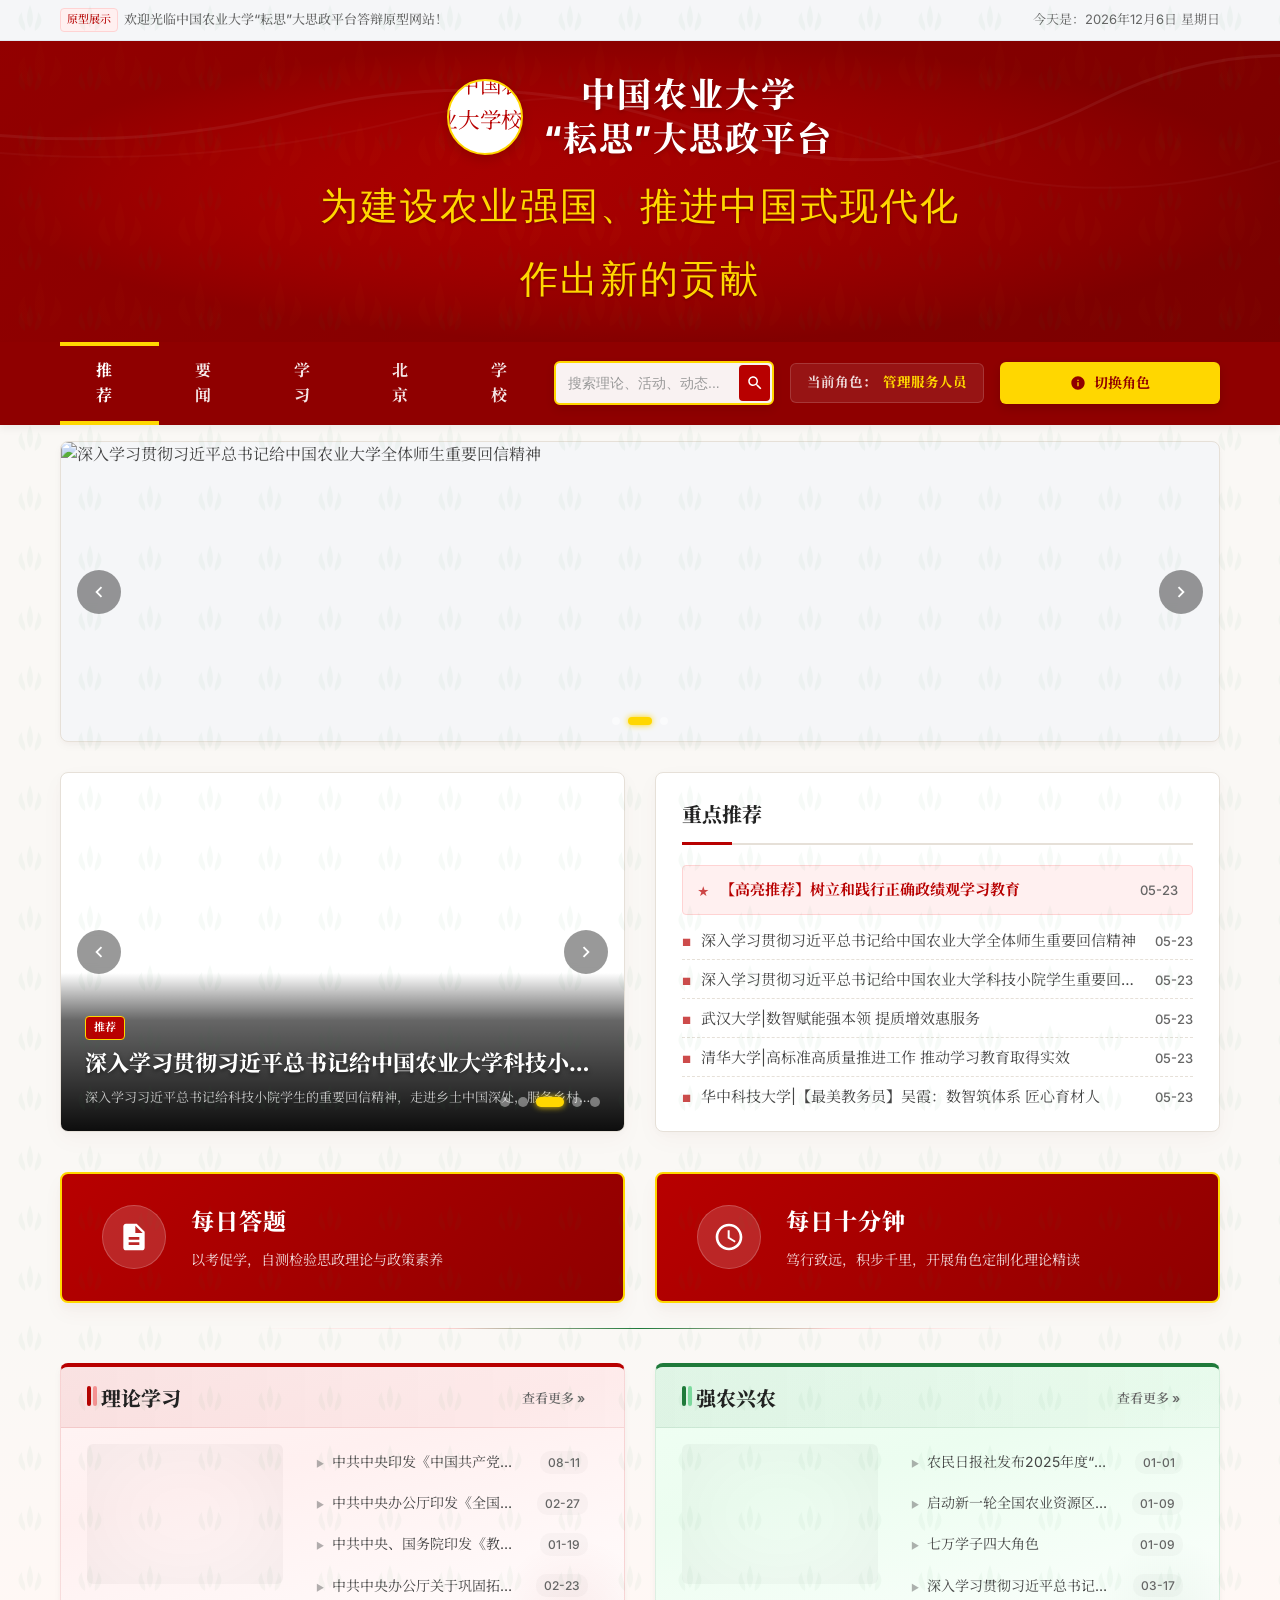
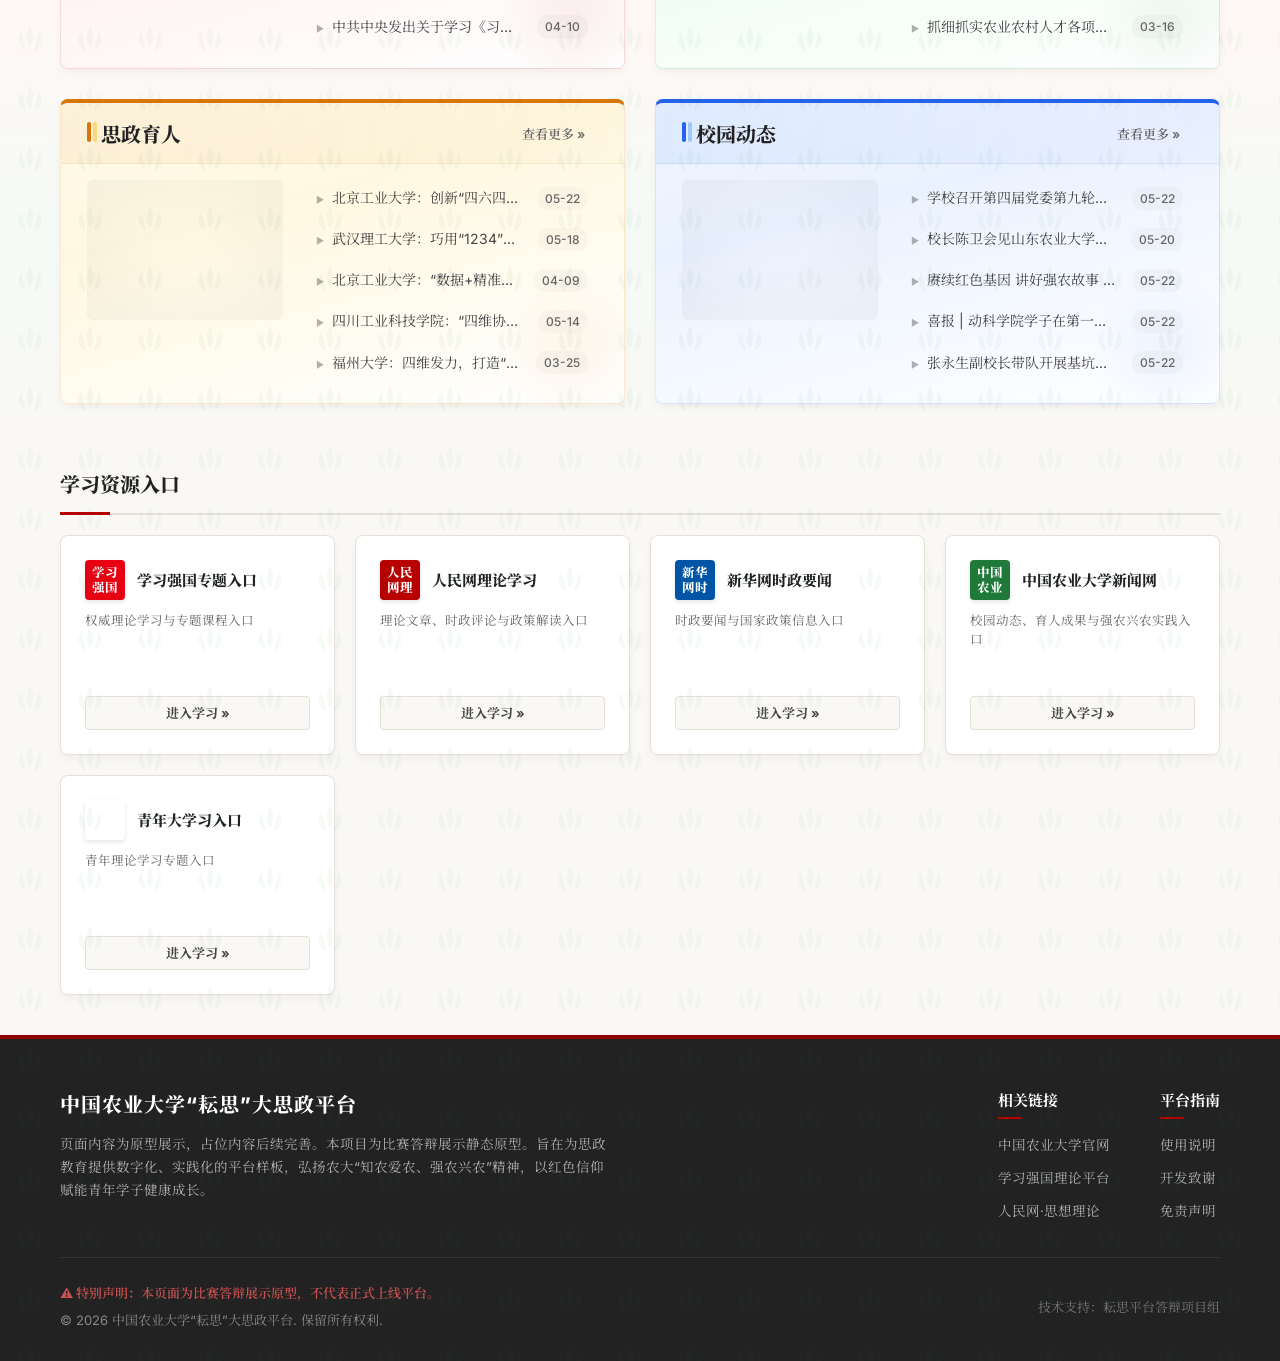
==== commit 5a421c81: "Add files via upload" ====
--- a/main_admin.html
+++ b/main_admin.html
@@ -8,7 +8,7 @@
     <!-- 引入美化样式表 -->
     <link rel="stylesheet" href="css/style.css">
 </head>
-<body>
+<body class="bg-wheat-pattern">
 
     <!-- 1. 顶部细小信息栏 -->
     <div class="top-info-bar">
@@ -26,37 +26,25 @@
     <header class="main-header">
         <div class="container">
             <div class="header-logo-area">
-                <!-- 麦穗与书页徽标组合的圆形Logo占位 -->
-                <div class="logo-circle" title="校徽占位">
-                    <svg viewBox="0 0 24 24">
-                        <path d="M12 3L1 9l11 6 9-4.91V17h2V9L12 3z"/>
-                        <path d="M19 12.35l-7 3.82-7-3.82V17l7 3.82 7-3.82v-4.65z"/>
-                        <path d="M12 12c.55 0 1-.45 1-1s-.45-1-1-1-1 .45-1 1 .45 1 1 1z"/>
-                    </svg>
+                <!-- 中国农业大学官方校徽 -->
+                <div class="logo-circle" title="中国农业大学校徽">
+                    <img src="images/cau_logo.png" alt="中国农业大学校徽" style="width: 100%; height: 100%; object-fit: contain; transform: scale(1.35);">
                 </div>
                 <div class="header-text-group">
-                    <h1 class="platform-logo-title">中国农业大学“耘思”大思政平台</h1>
-                    <p class="platform-slogan">厚植知农爱农情怀，汇聚强农兴农力量</p>
+                    <h1 class="platform-logo-title">中国农业大学<br>“耘思”大思政平台</h1>
                 </div>
             </div>
             
-            <div class="header-action-area">
-                <!-- 预留搜索框（答辩静态框，不触发事件） -->
-                <div class="search-box">
-                    <input type="text" placeholder="搜索理论、活动、动态..." disabled>
-                    <button type="button" class="search-btn" aria-label="搜索">
-                        <svg viewBox="0 0 24 24">
-                            <path d="M15.5 14h-.79l-.28-.27C15.41 12.59 16 11.11 16 9.5 16 5.91 13.09 3 9.5 3S3 5.91 3 9.5 5.91 16 9.5 16c1.61 0 3.09-.59 4.23-1.57l.27.28v.79l5 4.99L20.49 19l-4.99-5zm-6 0C7.01 14 5 11.99 5 9.5S7.01 5 9.5 5 14 7.01 14 9.5 11.99 14 9.5 14z"/>
-                        </svg>
-                    </button>
-                </div>
-                <!-- 切换角色入口 -->
-                <a href="index.html" class="header-btn-link" title="返回角色选择页">
-                    <svg style="width:16px;height:16px;fill:currentColor" viewBox="0 0 24 24">
-                        <path d="M12 2C6.48 2 2 6.48 2 12s4.48 10 10 10 10-4.48 10-10S17.52 2 12 2zm1 15h-2v-6h2v6zm0-8h-2V7h2v2z"/>
-                    </svg>
-                    切换角色
-                </a>
+            <div class="header-right-area">
+                <!-- Slogan Part 1 (Top Line) -->
+                <div class="header-slogan-top">
+                    <span>为建设农业强国、推进中国式现代化</span>
+                </div>
+
+                <!-- Slogan Part 2 -->
+                <div class="header-slogan-bottom">
+                    <span>作出新的贡献</span>
+                </div>
             </div>
         </div>
     </header>
@@ -71,10 +59,71 @@
                 <li class="nav-menu-item"><a href="#">北京</a></li>
                 <li class="nav-menu-item"><a href="#">学校</a></li>
             </ul>
+            
+            <div class="nav-action-area">
+                <!-- 可交互本地搜索框 -->
+                <div class="search-box">
+                    <input type="text" placeholder="搜索理论、活动、动态...">
+                    <button type="button" class="search-btn" aria-label="搜索">
+                        <svg viewBox="0 0 24 24">
+                            <path d="M15.5 14h-.79l-.28-.27C15.41 12.59 16 11.11 16 9.5 16 5.91 13.09 3 9.5 3S3 5.91 3 9.5 5.91 16 9.5 16c1.61 0 3.09-.59 4.23-1.57l.27.28v.79l5 4.99L20.49 19l-4.99-5zm-6 0C7.01 14 5 11.99 5 9.5S7.01 5 9.5 5 14 7.01 14 9.5 11.99 14 9.5 14z"/>
+                        </svg>
+                    </button>
+                </div>
+                <!-- 当前角色标签 -->
+                <span class="current-role-label">当前角色：<strong>管理服务人员</strong></span>
+                <!-- 切换角色入口 -->
+                <a href="index.html" class="header-btn-link" title="返回角色选择页">
+                    <svg style="width:16px;height:16px;fill:currentColor" viewBox="0 0 24 24">
+                        <path d="M12 2C6.48 2 2 6.48 2 12s4.48 10 10 10 10-4.48 10-10S17.52 2 12 2zm1 15h-2v-6h2v6zm0-8h-2V7h2v2z"/>
+                    </svg>
+                    切换角色
+                </a>
+            </div>
         </div>
     </nav>
 
     <main>
+        <!-- 新增顶部大图横幅轮播 -->
+        <section class="top-banner-carousel-section">
+            <div class="container">
+                <div class="banner-carousel-wrapper">
+                    <div class="banner-carousel-inner">
+                        <div class="banner-carousel-slide active">
+                            <a href="https://www.qstheory.cn/zt2026/zqzjg/index.htm" target="_blank">
+                                <img src="images/auto/cover_news_common_201.jpg" alt="树立和践行正确政绩观">
+                            </a>
+                        </div>
+                        <div class="banner-carousel-slide">
+                            <a href="https://huixin.cau.edu.cn/" target="_blank">
+                                <img src="images/auto/cover_news_common_202.png" alt="深入学习贯彻习近平总书记给中国农业大学全体师生重要回信精神">
+                            </a>
+                        </div>
+                        <div class="banner-carousel-slide">
+                            <a href="https://xxhx.cau.edu.cn/" target="_blank">
+                                <img src="images/auto/cover_news_common_203.jpg" alt="深入学习贯彻习近平总书记给中国农业大学科技小院学生重要回信精神">
+                            </a>
+                        </div>
+                    </div>
+                    
+                    <!-- 左右切换箭头 -->
+                    <button class="banner-carousel-btn prev" aria-label="上一张">
+                        <svg viewBox="0 0 24 24"><path d="M15.41 7.41L14 6l-6 6 6 6 1.41-1.41L10.83 12z"/></svg>
+                    </button>
+                    <button class="banner-carousel-btn next" aria-label="下一张">
+                        <svg viewBox="0 0 24 24"><path d="M10 6L8.59 7.41 13.17 12l-4.58 4.59L10 18l6-6z"/></svg>
+                    </button>
+                    
+                    <!-- 底部轮播圆点 -->
+                    <div class="banner-carousel-dots">
+                        <span class="banner-dot active"></span>
+                        <span class="banner-dot"></span>
+                        <span class="banner-dot"></span>
+                    </div>
+                </div>
+            </div>
+        </section>
+
         <!-- 4. 首页首屏主体区域 -->
         <section class="first-screen">
             <div class="container">
@@ -117,7 +166,7 @@
             <div class="container">
                 <div class="learning-portal-grid">
                     <!-- 每日答题入口卡片 -->
-                    <a href="quiz.html" class="portal-card-btn-item quiz-portal">
+                    <a href="quiz.html?role=admin" class="portal-card-btn-item quiz-portal">
                         <div class="portal-card-glow"></div>
                         <div class="portal-card-content">
                             <div class="portal-icon-box">
@@ -303,7 +352,7 @@
     <script src="data/news_common.js"></script>
     <script src="data/news_admin.js"></script>
     <script src="data/theory.js"></script>
-    <script src="data/agriculture.js"></script>
+    <script src="data/agriculture.js?v=1.1"></script>
     <script src="data/practice.js"></script>
     <script src="data/campus.js"></script>
     <script src="data/resources.js"></script>
--- a/css/style.css
+++ b/css/style.css
@@ -1,7 +1,10 @@
+@import url('https://fonts.googleapis.com/css2?family=Inter:wght@400;500;600;700;800&family=Noto+Serif+SC:wght@500;700;900&display=swap');
+
 /* 
    中国农业大学“耘思”大思政平台 - 门户首页样式表
    权威门户优化版：参考“学习强国”与“人民网”视觉特色，展现庄重、大气、高校特质与红色思政氛围
 */
+
 
 :root {
   /* 权威思政色彩体系 */
@@ -47,7 +50,7 @@
 }
 
 body {
-  font-family: -apple-system, BlinkMacSystemFont, "Segoe UI", Roboto, "Helvetica Neue", Arial, "Microsoft YaHei", "PingFang SC", sans-serif;
+  font-family: 'Inter', -apple-system, BlinkMacSystemFont, "Segoe UI", Roboto, "Helvetica Neue", Arial, "Microsoft YaHei", "PingFang SC", "Noto Serif SC", sans-serif;
   background-color: var(--bg-page);
   color: var(--text-body);
   line-height: 1.6;
@@ -107,6 +110,22 @@
   border: 1px solid var(--primary-red-border);
   font-size: 11px;
 }
+
+/* 头部时代使命大字 */
+.header-slogan-top,
+.header-slogan-bottom {
+  font-size: 52px;
+  font-family: "方正毛体", "FZMaoti", "FZMaoTJW", "FZMaoT-GBK", "Maozedong", "Maozedong Ziti", "Maoti", "STXingkai", "华文行楷", "Xingkai SC", "Kaiti", "楷体", serif;
+  font-weight: 500;
+  color: var(--accent-gold);
+  letter-spacing: 3px;
+  text-shadow: 0 1px 3px rgba(0, 0, 0, 0.3);
+  display: flex;
+  align-items: center;
+  justify-content: center;
+  white-space: nowrap;
+}
+
 
 /* 2. 顶部主视觉横幅区域 */
 .main-header {
@@ -135,17 +154,20 @@
   align-items: center;
   position: relative;
   z-index: 2;
+  max-width: var(--max-width);
 }
 
 .header-logo-area {
   display: flex;
   align-items: center;
-  gap: 18px;
+  gap: 22px;
+  flex-shrink: 0;
 }
 
 .logo-circle {
-  width: 56px;
-  height: 56px;
+  width: 76px;
+  height: 76px;
+  flex-shrink: 0;
   border-radius: 50%;
   background-color: #FFFFFF;
   display: flex;
@@ -154,11 +176,12 @@
   color: var(--primary-red);
   box-shadow: 0 4px 12px rgba(0, 0, 0, 0.15);
   border: 2px solid var(--accent-gold);
+  overflow: hidden;
 }
 
 .logo-circle svg {
-  width: 32px;
-  height: 32px;
+  width: 42px;
+  height: 42px;
   fill: currentColor;
 }
 
@@ -166,14 +189,16 @@
   display: flex;
   flex-direction: column;
   gap: 4px;
+  text-align: center;
 }
 
 .platform-logo-title {
-  font-size: 28px;
+  font-size: 34px;
   font-weight: 800;
   color: #FFFFFF;
-  letter-spacing: 1.5px;
+  letter-spacing: 2px;
   text-shadow: 0 2px 4px rgba(0, 0, 0, 0.2);
+  line-height: 1.3;
 }
 
 .platform-slogan {
@@ -184,11 +209,30 @@
   position: relative;
 }
 
+.header-right-area {
+  display: flex;
+  flex-direction: column;
+  align-items: center;
+  justify-content: center;
+  gap: 16px;
+  flex: 1;
+  margin-left: 40px;
+}
+
+.header-bottom-row {
+  display: flex;
+  justify-content: space-between;
+  align-items: center;
+  width: 100%;
+  gap: 20px;
+}
+
 .header-action-area {
   display: flex;
   align-items: center;
   gap: 16px;
 }
+
 
 /* 白底红框正式搜索框 */
 .search-box {
@@ -198,7 +242,7 @@
   border: 2px solid var(--accent-gold);
   border-radius: var(--radius-md);
   padding: 2px 2px 2px 12px;
-  width: 280px;
+  width: 220px;
   box-shadow: 0 4px 10px rgba(0, 0, 0, 0.1);
   transition: var(--transition);
 }
@@ -256,7 +300,9 @@
   font-weight: 700;
   display: flex;
   align-items: center;
+  justify-content: center;
   gap: 8px;
+  width: 220px;
   box-shadow: 0 4px 10px rgba(0, 0, 0, 0.15);
   cursor: pointer;
 }
@@ -266,6 +312,26 @@
   color: var(--primary-red);
   transform: translateY(-2px);
   box-shadow: 0 6px 14px rgba(0, 0, 0, 0.2);
+}
+
+/* 当前角色标识标签 */
+.current-role-label {
+  color: rgba(255, 255, 255, 0.85);
+  font-size: 13.5px;
+  font-weight: 700;
+  background-color: rgba(255, 255, 255, 0.08);
+  border: 1px solid rgba(255, 255, 255, 0.15);
+  padding: 8px 16px;
+  border-radius: var(--radius-md);
+  display: inline-flex;
+  align-items: center;
+  gap: 6px;
+  white-space: nowrap;
+}
+
+.current-role-label strong {
+  color: var(--accent-gold);
+  font-weight: 800;
 }
 
 /* 3. 导航栏美化 */
@@ -275,14 +341,19 @@
   position: sticky;
   top: 0;
   z-index: 100;
-  /* 导航栏下方加一条绿色辅助线，契合农业大学特色 */
-  border-bottom: 4px solid var(--cau-green);
 }
 
 .nav-bar .container {
   display: flex;
   justify-content: space-between;
   align-items: center;
+}
+
+.nav-action-area {
+  display: flex;
+  align-items: center;
+  gap: 16px;
+  flex-shrink: 0;
 }
 
 .nav-menu {
@@ -301,16 +372,25 @@
 
 .nav-menu-item a:hover {
   color: #FFFFFF;
-  background-color: var(--primary-red);
 }
 
 /* 选中高亮状态 */
 .nav-menu-item.active a {
   color: #FFFFFF;
-  background-color: var(--primary-red);
-}
-
-/* 金黄色横条底饰 */
+}
+
+/* 金黄色顶底边带装饰 */
+.nav-menu-item.active a::before,
+.nav-menu-item a:hover::before {
+  content: '';
+  position: absolute;
+  top: 0;
+  left: 0;
+  right: 0;
+  height: 4px;
+  background-color: var(--accent-gold);
+}
+
 .nav-menu-item.active a::after,
 .nav-menu-item a:hover::after {
   content: '';
@@ -329,7 +409,7 @@
 
 .first-screen .container {
   display: grid;
-  grid-template-columns: 7fr 5fr;
+  grid-template-columns: repeat(2, 1fr); /* 左右两栏 50%/50% 均分，实现与下方卡片完美对齐 */
   gap: 30px;
 }
 
@@ -340,8 +420,10 @@
   overflow: hidden;
   box-shadow: var(--shadow-lg);
   position: relative;
-  height: 440px;
+  width: 100%; /* 自适应宽度，配合均分网格 */
+  height: 360px; /* 调低高度至360px，提供更舒适的横屏比例 */
   border: 1px solid var(--border-color);
+  min-width: 0; /* 解决 CSS Grid 弹性收缩 Bug，防止内容撑破边界 */
 }
 
 .carousel-inner {
@@ -437,11 +519,26 @@
   color: #FFFFFF;
   text-shadow: 0 2px 4px rgba(0, 0, 0, 0.5);
   line-height: 1.4;
+  
+  /* 标题单行截断，隐藏多余文字以保证图片展示质量 */
+  display: -webkit-box;
+  -webkit-line-clamp: 1; /* 限制标题最多显示1行 */
+  -webkit-box-orient: vertical;
+  overflow: hidden;
+  text-overflow: ellipsis;
+  white-space: normal;
 }
 
 .carousel-caption p {
   font-size: 13px;
   color: rgba(255, 255, 255, 0.75);
+  
+  /* 摘要单行截断，隐藏多余文字，避免覆盖图片或遮挡底部的轮播点 */
+  display: -webkit-box;
+  -webkit-line-clamp: 1; /* 限制描述最多显示1行 */
+  -webkit-box-orient: vertical;
+  overflow: hidden;
+  text-overflow: ellipsis;
 }
 
 .carousel-caption .caption-tag {
@@ -524,6 +621,8 @@
   border: 1px solid var(--border-color);
   display: flex;
   flex-direction: column;
+  height: 360px; /* 高度调至360px，与左侧轮播图严格等高对齐 */
+  min-width: 0; /* 解决 CSS Grid 弹性收缩 Bug，配合子项 ellipsis 实现完美截断 */
 }
 
 .section-title-bar {
@@ -559,15 +658,17 @@
 .recommend-list {
   display: flex;
   flex-direction: column;
-  gap: 12px;
+  gap: 8px; /* 减小间距以适应 360px 的高度 */
   flex-grow: 1;
+  min-height: 0; /* 允许滚动或优雅隐藏 */
+  overflow: hidden; /* 防止文字或列表多出溢出边界 */
 }
 
 .recommend-item {
   display: flex;
   justify-content: space-between;
   align-items: center;
-  padding-bottom: 10px;
+  padding-bottom: 6px; /* 减小内边距 */
   border-bottom: 1px dashed var(--border-color);
 }
 
@@ -720,7 +821,20 @@
 
 /* 6. 首页下方内容模块 */
 .content-grid-section {
-  padding: 15px 0;
+  padding: 35px 0 45px 0;
+  background: linear-gradient(180deg, var(--bg-page) 0%, #FFF8F5 40%, #F5FAF6 70%, var(--bg-page) 100%);
+  position: relative;
+}
+
+.content-grid-section::before {
+  content: '';
+  position: absolute;
+  top: 0;
+  left: 50%;
+  transform: translateX(-50%);
+  width: 60%;
+  height: 1px;
+  background: linear-gradient(90deg, transparent, var(--primary-red-border), var(--cau-green), var(--primary-red-border), transparent);
 }
 
 .content-grid {
@@ -730,16 +844,125 @@
 }
 
 .card-module {
-  background-color: var(--bg-card);
   border-radius: var(--radius-lg);
-  padding: 26px;
+  padding: 0;
   box-shadow: var(--shadow-md);
   border: 1px solid var(--border-color);
+  border-top: 4px solid var(--border-color);
   transition: var(--transition);
   position: relative;
-}
-
-/* 双色（红绿）标题装饰线 */
+  overflow: hidden;
+}
+
+/* 每个模块的分类底色 + 顶部彩色边框 */
+.card-module.theory {
+  border-top-color: var(--primary-red);
+  background: linear-gradient(165deg, #FFF5F5 0%, #FFF0F0 35%, #FFFFFF 100%);
+  border-left-color: rgba(184, 0, 0, 0.12);
+  border-right-color: rgba(184, 0, 0, 0.12);
+  border-bottom-color: rgba(184, 0, 0, 0.12);
+}
+.card-module.agriculture {
+  border-top-color: var(--cau-green);
+  background: linear-gradient(165deg, #F0FFF4 0%, #ECFDF0 35%, #FFFFFF 100%);
+  border-left-color: rgba(31, 122, 58, 0.12);
+  border-right-color: rgba(31, 122, 58, 0.12);
+  border-bottom-color: rgba(31, 122, 58, 0.12);
+}
+.card-module.practice {
+  border-top-color: #D97706;
+  background: linear-gradient(165deg, #FFFBEB 0%, #FFF8E1 35%, #FFFFFF 100%);
+  border-left-color: rgba(217, 119, 6, 0.12);
+  border-right-color: rgba(217, 119, 6, 0.12);
+  border-bottom-color: rgba(217, 119, 6, 0.12);
+}
+.card-module.campus {
+  border-top-color: #2563EB;
+  background: linear-gradient(165deg, #EFF6FF 0%, #EBF2FF 35%, #FFFFFF 100%);
+  border-left-color: rgba(37, 99, 235, 0.12);
+  border-right-color: rgba(37, 99, 235, 0.12);
+  border-bottom-color: rgba(37, 99, 235, 0.12);
+}
+
+/* 模块内容内边距 */
+.card-module .card-content-layout {
+  padding: 0 26px 22px 26px;
+}
+
+/* 右下角装饰性大色块水印 */
+.card-module::after {
+  content: '';
+  position: absolute;
+  right: -30px;
+  bottom: -30px;
+  width: 160px;
+  height: 160px;
+  border-radius: 50%;
+  opacity: 0.06;
+  transition: opacity 0.4s ease, transform 0.4s ease;
+  pointer-events: none;
+  z-index: 0;
+}
+
+.card-module.theory::after {
+  background: radial-gradient(circle, var(--primary-red) 0%, transparent 70%);
+}
+.card-module.agriculture::after {
+  background: radial-gradient(circle, var(--cau-green) 0%, transparent 70%);
+}
+.card-module.practice::after {
+  background: radial-gradient(circle, #D97706 0%, transparent 70%);
+}
+.card-module.campus::after {
+  background: radial-gradient(circle, #2563EB 0%, transparent 70%);
+}
+
+.card-module:hover::after {
+  opacity: 0.14;
+  transform: scale(1.8);
+}
+
+/* 悬停加深底色 */
+.card-module.theory:hover {
+  background: linear-gradient(165deg, #FFECEC 0%, #FFE5E5 35%, #FFF9F9 100%);
+}
+.card-module.agriculture:hover {
+  background: linear-gradient(165deg, #E6F9EC 0%, #DCFAE4 35%, #F5FFF8 100%);
+}
+.card-module.practice:hover {
+  background: linear-gradient(165deg, #FFF3CD 0%, #FFEFC0 35%, #FFFDF5 100%);
+}
+.card-module.campus:hover {
+  background: linear-gradient(165deg, #E0EDFF 0%, #D6E6FF 35%, #F5F9FF 100%);
+}
+
+/* 模块标题栏 - 带分类色底色条 */
+.card-module .section-title-bar {
+  padding: 16px 26px 12px 26px;
+  margin-bottom: 16px;
+  border-bottom: none;
+  position: relative;
+  z-index: 1;
+}
+
+.card-module.theory .section-title-bar {
+  background: linear-gradient(90deg, rgba(184, 0, 0, 0.08) 0%, rgba(184, 0, 0, 0.02) 100%);
+  border-bottom: 1.5px solid rgba(184, 0, 0, 0.10);
+}
+.card-module.agriculture .section-title-bar {
+  background: linear-gradient(90deg, rgba(31, 122, 58, 0.08) 0%, rgba(31, 122, 58, 0.02) 100%);
+  border-bottom: 1.5px solid rgba(31, 122, 58, 0.10);
+}
+.card-module.practice .section-title-bar {
+  background: linear-gradient(90deg, rgba(217, 119, 6, 0.08) 0%, rgba(217, 119, 6, 0.02) 100%);
+  border-bottom: 1.5px solid rgba(217, 119, 6, 0.10);
+}
+.card-module.campus .section-title-bar {
+  background: linear-gradient(90deg, rgba(37, 99, 235, 0.08) 0%, rgba(37, 99, 235, 0.02) 100%);
+  border-bottom: 1.5px solid rgba(37, 99, 235, 0.10);
+}
+
+/* 标题装饰线 */
 .card-module .section-title-bar h3 {
   padding-left: 14px;
   position: relative;
@@ -752,7 +975,6 @@
   top: 3px;
   width: 4px;
   height: 20px;
-  background-color: var(--primary-red);
   border-radius: var(--radius-sm);
 }
 
@@ -763,9 +985,21 @@
   top: 3px;
   width: 4px;
   height: 20px;
-  background-color: var(--cau-green);
   border-radius: var(--radius-sm);
 }
+
+/* 各模块标题装饰线配色 */
+.card-module.theory .section-title-bar h3::before { background-color: var(--primary-red); }
+.card-module.theory .section-title-bar h3::after { background-color: #EF4444; opacity: 0.5; }
+
+.card-module.agriculture .section-title-bar h3::before { background-color: var(--cau-green); }
+.card-module.agriculture .section-title-bar h3::after { background-color: #22C55E; opacity: 0.5; }
+
+.card-module.practice .section-title-bar h3::before { background-color: #D97706; }
+.card-module.practice .section-title-bar h3::after { background-color: #FBBF24; opacity: 0.5; }
+
+.card-module.campus .section-title-bar h3::before { background-color: #2563EB; }
+.card-module.campus .section-title-bar h3::after { background-color: #60A5FA; opacity: 0.5; }
 
 .card-module:hover {
   transform: translateY(-5px);
@@ -776,20 +1010,47 @@
   font-size: 13px;
   color: var(--text-muted);
   font-weight: 600;
+  padding: 4px 12px;
+  border-radius: 20px;
+  border: 1px solid transparent;
+  transition: all 0.25s ease;
 }
 
 .card-more-btn:hover {
   color: var(--primary-red);
+  border-color: var(--primary-red-border);
+  background-color: var(--primary-red-light);
+}
+
+.card-module.agriculture .card-more-btn:hover {
+  color: var(--cau-green);
+  border-color: rgba(31, 122, 58, 0.25);
+  background-color: rgba(31, 122, 58, 0.06);
+}
+.card-module.practice .card-more-btn:hover {
+  color: #D97706;
+  border-color: rgba(217, 119, 6, 0.25);
+  background-color: rgba(217, 119, 6, 0.06);
+}
+.card-module.campus .card-more-btn:hover {
+  color: #2563EB;
+  border-color: rgba(37, 99, 235, 0.25);
+  background-color: rgba(37, 99, 235, 0.06);
 }
 
 .card-content-layout {
   display: grid;
   grid-template-columns: 2fr 3fr;
   gap: 20px;
-  margin-top: 15px;
+  margin-top: 0;
 }
 
 /* 小图片占位 */
+@keyframes shimmer-sweep {
+  0% { left: -100%; }
+  100% { left: 100%; }
+}
+
 .small-image-placeholder {
   border-radius: var(--radius-md);
   overflow: hidden;
@@ -802,46 +1063,82 @@
   color: #FFFFFF;
   gap: 10px;
   box-shadow: inset 0 0 100px rgba(0, 0, 0, 0.05);
+  transition: transform 0.35s cubic-bezier(0.25, 0.8, 0.25, 1), box-shadow 0.35s ease;
+  z-index: 1;
+}
+
+/* 微光扫描效果 */
+.small-image-placeholder::before {
+  content: '';
+  position: absolute;
+  top: 0;
+  left: -100%;
+  width: 60%;
+  height: 100%;
+  background: linear-gradient(90deg, transparent 0%, rgba(255, 255, 255, 0.12) 50%, transparent 100%);
+  pointer-events: none;
+  z-index: 2;
+}
+
+.card-module:hover .small-image-placeholder::before {
+  animation: shimmer-sweep 1.2s ease-in-out;
+}
+
+.card-module:hover .small-image-placeholder {
+  transform: scale(1.03);
+  box-shadow: 0 6px 20px rgba(0, 0, 0, 0.15);
 }
 
 /* 四个模块对应不同小标签背景色 */
 .card-module.theory .small-image-placeholder {
-  background: linear-gradient(135deg, var(--primary-red) 0%, #7A0000 100%);
+  background: linear-gradient(135deg, var(--primary-red) 0%, #A50000 50%, #7A0000 100%);
 }
 .card-module.agriculture .small-image-placeholder {
-  background: linear-gradient(135deg, var(--cau-green) 0%, #104F24 100%);
+  background: linear-gradient(135deg, var(--cau-green) 0%, #1A6B32 50%, #104F24 100%);
 }
 .card-module.practice .small-image-placeholder {
-  background: linear-gradient(135deg, #D97706 0%, #92400E 100%);
+  background: linear-gradient(135deg, #E8A317 0%, #D97706 50%, #92400E 100%);
 }
 .card-module.campus .small-image-placeholder {
-  background: linear-gradient(135deg, #2563EB 0%, #1E3A8A 100%);
+  background: linear-gradient(135deg, #3B82F6 0%, #2563EB 50%, #1E3A8A 100%);
 }
 
 .small-image-placeholder svg {
-  width: 36px;
-  height: 36px;
+  width: 40px;
+  height: 40px;
   fill: currentColor;
-  filter: drop-shadow(0 2px 4px rgba(0, 0, 0, 0.15));
+  filter: drop-shadow(0 3px 6px rgba(0, 0, 0, 0.2));
+  transition: transform 0.3s ease;
+  position: relative;
+  z-index: 1;
+}
+
+.card-module:hover .small-image-placeholder svg {
+  transform: scale(1.15) rotate(-3deg);
 }
 
 .small-image-placeholder span {
-  font-size: 12px;
+  font-size: 11px;
   font-weight: 700;
-  letter-spacing: 1px;
-  background-color: rgba(0, 0, 0, 0.2);
-  padding: 2px 10px;
-  border-radius: 10px;
-  border: 1px solid rgba(255, 255, 255, 0.1);
+  letter-spacing: 1.5px;
+  background-color: rgba(0, 0, 0, 0.25);
+  padding: 3px 12px;
+  border-radius: 12px;
+  border: 1px solid rgba(255, 255, 255, 0.15);
+  backdrop-filter: blur(4px);
+  position: relative;
+  z-index: 1;
 }
 
 /* 列表文字 */
 .card-list {
   display: flex;
   flex-direction: column;
-  gap: 12px;
+  gap: 4px;
   justify-content: center;
   min-width: 0;
+  position: relative;
+  z-index: 1;
 }
 
 .card-list-item {
@@ -849,6 +1146,33 @@
   justify-content: space-between;
   align-items: center;
   font-size: 14px;
+  padding: 7px 10px;
+  border-radius: var(--radius-sm);
+  transition: all 0.25s cubic-bezier(0.25, 0.8, 0.25, 1);
+  border-left: 3px solid transparent;
+}
+
+.card-list-item:hover {
+  background-color: rgba(184, 0, 0, 0.03);
+  padding-left: 14px;
+}
+
+/* 各模块列表项 hover 左边框色 */
+.card-module.theory .card-list-item:hover {
+  border-left-color: var(--primary-red);
+  background-color: rgba(184, 0, 0, 0.03);
+}
+.card-module.agriculture .card-list-item:hover {
+  border-left-color: var(--cau-green);
+  background-color: rgba(31, 122, 58, 0.03);
+}
+.card-module.practice .card-list-item:hover {
+  border-left-color: #D97706;
+  background-color: rgba(217, 119, 6, 0.03);
+}
+.card-module.campus .card-list-item:hover {
+  border-left-color: #2563EB;
+  background-color: rgba(37, 99, 235, 0.03);
 }
 
 .card-list-link {
@@ -860,28 +1184,51 @@
   min-width: 0;
   margin-right: 15px;
   display: block;
+  transition: color 0.2s ease, transform 0.2s ease;
 }
 
 .card-list-link::before {
   content: '▶';
   color: var(--text-muted);
-  font-size: 10px;
-  opacity: 0.7;
+  font-size: 9px;
+  opacity: 0.5;
   margin-right: 8px;
   display: inline-block;
-}
-
-/* 不同模块hover链接色 */
-.card-module.theory .card-list-link:hover { color: var(--primary-red); text-decoration: underline; }
-.card-module.agriculture .card-list-link:hover { color: var(--cau-green); text-decoration: underline; }
-.card-module.practice .card-list-link:hover { color: #D97706; text-decoration: underline; }
-.card-module.campus .card-list-link:hover { color: #2563EB; text-decoration: underline; }
+  transition: all 0.25s ease;
+}
+
+.card-list-item:hover .card-list-link::before {
+  opacity: 1;
+  transform: translateX(2px);
+}
+
+/* 不同模块hover链接色 + 箭头变色 */
+.card-module.theory .card-list-item:hover .card-list-link { color: var(--primary-red); }
+.card-module.theory .card-list-item:hover .card-list-link::before { color: var(--primary-red); }
+
+.card-module.agriculture .card-list-item:hover .card-list-link { color: var(--cau-green); }
+.card-module.agriculture .card-list-item:hover .card-list-link::before { color: var(--cau-green); }
+
+.card-module.practice .card-list-item:hover .card-list-link { color: #D97706; }
+.card-module.practice .card-list-item:hover .card-list-link::before { color: #D97706; }
+
+.card-module.campus .card-list-item:hover .card-list-link { color: #2563EB; }
+.card-module.campus .card-list-item:hover .card-list-link::before { color: #2563EB; }
 
 .card-list-date {
-  font-size: 12.5px;
+  font-size: 12px;
   color: var(--text-muted);
   font-weight: 500;
   flex-shrink: 0;
+  padding: 2px 8px;
+  background-color: rgba(0, 0, 0, 0.025);
+  border-radius: 10px;
+  transition: all 0.25s ease;
+}
+
+.card-list-item:hover .card-list-date {
+  background-color: rgba(0, 0, 0, 0.05);
+  color: var(--text-body);
 }
 
 /* 7. 平台特色展示区美化 */
@@ -1209,6 +1556,7 @@
   }
   
   .carousel-wrapper {
+    width: 100%;
     height: 360px;
   }
   
@@ -1350,52 +1698,75 @@
   }
   
   /* 搜索框与学习入口按钮适配 */
-  .header-action-area {
+  .nav-action-area {
     display: flex !important;
-    flex-direction: column !important;
+    flex-flow: row wrap !important; /* 允许换行以容纳当前角色标签 */
+    justify-content: space-between !important;
     align-items: center !important;
-    gap: 12px !important;
+    gap: 10px !important;
     width: 100% !important;
-    margin-top: 0 !important; /* 压缩间距 */
-  }
-  
-  /* 搜索框在手机端拉伸至 100% */
-  .search-box {
+    padding: 10px 16px 14px !important;
+    box-sizing: border-box !important;
+    border-top: 1px solid rgba(255, 255, 255, 0.1) !important;
+  }
+  
+  /* 搜索框在手机端适配 */
+  .nav-action-area .search-box {
     width: 100% !important;
+    flex: 0 0 100% !important; /* 强制搜索框占满一行并换行 */
     max-width: 100% !important;
-    height: 44px !important;
+    height: 38px !important;
     display: flex !important;
     background-color: rgba(255, 255, 255, 0.95) !important;
     border: 2px solid var(--accent-gold) !important;
     border-radius: var(--radius-md) !important;
-    padding: 2px 2px 2px 12px !important;
+    padding: 2px 2px 2px 10px !important;
     box-shadow: none !important;
   }
   
-  .search-box input {
+  .nav-action-area .search-box input {
     display: block !important;
     width: 100% !important;
     height: 100% !important;
-    font-size: 14px !important;
-  }
-  
-  .search-btn {
-    width: 48px !important;
-    height: 36px !important;
+    font-size: 13px !important;
+  }
+  
+  .nav-action-area .search-btn {
+    width: 36px !important;
+    height: 32px !important;
     border-radius: var(--radius-sm) !important;
     box-shadow: none !important;
   }
   
-  /* “学习入口”按钮缩小，与搜索框间距为 12px */
-  .header-btn-link {
+  .nav-action-area .search-btn svg {
+    width: 16px !important;
+    height: 16px !important;
+  }
+  
+  /* “切换角色”按钮缩小 */
+  .nav-action-area .header-btn-link {
     display: inline-flex !important;
+    flex: 1 1 auto !important; /* 第二行平分空间 */
     justify-content: center !important;
     align-items: center !important;
-    height: 42px !important;
+    height: 38px !important;
     width: auto !important;
-    padding: 0 24px !important;
-    font-size: 14px !important;
-    border-radius: 21px !important;
+    padding: 0 16px !important;
+    font-size: 13px !important;
+    border-radius: var(--radius-md) !important;
+    white-space: nowrap !important;
+    flex-shrink: 0 !important;
+  }
+
+  .nav-action-area .current-role-label {
+    display: inline-flex !important; /* 显示标识 */
+    flex: 1 1 auto !important; /* 第二行平分空间 */
+    justify-content: center !important;
+    align-items: center !important;
+    font-size: 13px !important;
+    padding: 6px 12px !important;
+    height: 38px !important;
+    box-sizing: border-box !important;
   }
 
   /* 导航栏适配：一行五等分，防止换行 */
@@ -1654,7 +2025,7 @@
   
   .card-module {
     margin-bottom: 16px !important;
-    padding: 16px !important;
+    padding: 0 !important;
     border-radius: 12px !important;
     box-shadow: 0 4px 8px rgba(184, 0, 0, 0.02), 0 2px 4px rgba(0, 0, 0, 0.02) !important; /* 减弱阴影 */
     max-width: 100% !important;
@@ -1662,6 +2033,15 @@
     overflow: hidden !important;
   }
   
+  .card-module .section-title-bar {
+    padding: 12px 16px 10px 16px !important;
+    margin-bottom: 12px !important;
+  }
+
+  .card-module .card-content-layout {
+    padding: 0 16px 16px 16px !important;
+  }
+
   .card-content-layout {
     display: block !important;
   }
@@ -1894,3 +2274,1204 @@
     gap: 20px !important;
   }
 }
+
+/* ==========================================================================
+   思政队伍与服务对象入口样式 (新增)
+   ========================================================================== */
+.role-portal-section {
+  padding: 30px 0 10px 0;
+  background-color: var(--bg-page);
+}
+
+.role-portal-grid {
+  display: grid;
+  grid-template-columns: repeat(3, 1fr);
+  gap: 20px;
+}
+
+@media (max-width: 992px) {
+  .role-portal-grid {
+    grid-template-columns: 1fr;
+    gap: 15px;
+  }
+}
+
+.role-portal-card {
+  display: flex;
+  align-items: center;
+  gap: 15px;
+  background: var(--bg-card);
+  border: 1px solid var(--border-color);
+  border-radius: var(--radius-lg);
+  padding: 20px;
+  box-shadow: var(--shadow-sm);
+  transition: var(--transition);
+  position: relative;
+  overflow: hidden;
+}
+
+.role-portal-card::after {
+  content: '';
+  position: absolute;
+  right: 0;
+  bottom: 0;
+  width: 50px;
+  height: 50px;
+  background: radial-gradient(circle, rgba(184, 0, 0, 0.03) 0%, rgba(184, 0, 0, 0) 70%);
+  border-radius: 50%;
+  transition: var(--transition);
+}
+
+.role-portal-card:hover {
+  transform: translateY(-5px);
+  box-shadow: var(--shadow-hover);
+  border-color: var(--primary-red);
+}
+
+.role-portal-card:hover::after {
+  width: 100px;
+  height: 100px;
+  background: radial-gradient(circle, rgba(184, 0, 0, 0.08) 0%, rgba(184, 0, 0, 0) 70%);
+}
+
+.role-icon-box {
+  display: flex;
+  align-items: center;
+  justify-content: center;
+  width: 48px;
+  height: 48px;
+  border-radius: 50%;
+  background-color: var(--primary-red-light);
+  flex-shrink: 0;
+  transition: var(--transition);
+}
+
+.role-portal-card:hover .role-icon-box {
+  background-color: var(--primary-red);
+}
+
+.role-icon-box svg {
+  width: 24px;
+  height: 24px;
+  fill: var(--primary-red);
+  transition: var(--transition);
+}
+
+.role-portal-card:hover .role-icon-box svg {
+  fill: #ffffff;
+}
+
+.role-card-text {
+  flex-grow: 1;
+}
+
+.role-card-text h4 {
+  font-size: 1.05rem;
+  color: var(--text-main);
+  margin-bottom: 5px;
+  font-weight: 700;
+  transition: var(--transition);
+}
+
+.role-portal-card:hover .role-card-text h4 {
+  color: var(--primary-red);
+}
+
+.role-card-text p {
+  font-size: 0.85rem;
+  color: var(--text-muted);
+  line-height: 1.4;
+}
+
+.role-card-arrow {
+  display: flex;
+  align-items: center;
+  justify-content: center;
+  width: 24px;
+  height: 24px;
+  border-radius: 50%;
+  background-color: #f1f2f4;
+  flex-shrink: 0;
+  transition: var(--transition);
+  opacity: 0.6;
+}
+
+.role-portal-card:hover .role-card-arrow {
+  background-color: var(--primary-red-light);
+  opacity: 1;
+  transform: translateX(3px);
+}
+
+.role-card-arrow svg {
+  width: 16px;
+  height: 16px;
+  fill: var(--text-muted);
+  transition: var(--transition);
+}
+
+.role-portal-card:hover .role-card-arrow svg {
+  fill: var(--primary-red);
+}
+
+/* ==========================================================================
+   9. 在线学习专区 & 每日答题 & 每日十分钟 新增样式
+   ========================================================================== */
+
+.learning-portal-grid {
+  display: grid;
+  grid-template-columns: repeat(2, 1fr);
+  gap: 30px; /* 调整为30px以与首屏和下方内容网格完美垂直对齐 */
+  width: 100%;
+}
+
+@media (max-width: 768px) {
+  .learning-portal-grid {
+    grid-template-columns: 1fr;
+    gap: 15px;
+  }
+}
+
+.portal-card-btn-item {
+  background: linear-gradient(135deg, var(--primary-red) 0%, var(--deep-red) 100%);
+  border-radius: var(--radius-lg);
+  padding: 30px 40px;
+  color: #FFFFFF;
+  display: block;
+  text-decoration: none;
+  position: relative;
+  overflow: hidden;
+  box-shadow: var(--shadow-lg);
+  border: 2px solid var(--accent-gold);
+  transition: all 0.4s cubic-bezier(0.25, 0.8, 0.25, 1);
+}
+
+.portal-card-btn-item:hover {
+  transform: translateY(-8px);
+  box-shadow: 0 20px 35px rgba(166, 30, 34, 0.35), 0 0 25px rgba(255, 215, 0, 0.15);
+  border-color: #ffd700;
+}
+
+.portal-card-content {
+  display: flex;
+  align-items: center;
+  gap: 25px;
+  position: relative;
+  z-index: 2;
+}
+
+.portal-icon-box {
+  width: 64px;
+  height: 64px;
+  border-radius: 50%;
+  background: rgba(255, 255, 255, 0.15);
+  display: flex;
+  align-items: center;
+  justify-content: center;
+  flex-shrink: 0;
+  transition: all 0.3s ease;
+  border: 1px solid rgba(255, 255, 255, 0.2);
+}
+
+.portal-card-btn-item:hover .portal-icon-box {
+  background: #ffd700;
+  transform: scale(1.1) rotate(5deg);
+  border-color: #ffd700;
+}
+
+.portal-icon-box svg {
+  width: 32px;
+  height: 32px;
+  fill: #FFFFFF;
+  transition: all 0.3s ease;
+}
+
+.portal-card-btn-item:hover .portal-icon-box svg {
+  fill: var(--deep-red);
+}
+
+.portal-text-box h3 {
+  font-size: 1.45rem;
+  font-weight: 800;
+  color: #FFFFFF;
+  margin-bottom: 8px;
+  letter-spacing: 1px;
+  transition: all 0.3s ease;
+}
+
+.portal-card-btn-item:hover .portal-text-box h3 {
+  color: #ffd700;
+}
+
+.portal-text-box p {
+  font-size: 0.88rem;
+  color: rgba(255, 255, 255, 0.85);
+  line-height: 1.5;
+}
+
+.portal-card-glow {
+  position: absolute;
+  top: -50%;
+  left: -50%;
+  width: 200%;
+  height: 200%;
+  background: radial-gradient(circle, rgba(255, 215, 0, 0.08) 0%, rgba(255,255,255,0) 60%);
+  opacity: 0;
+  transition: opacity 0.5s ease;
+  pointer-events: none;
+  z-index: 1;
+}
+
+.portal-card-btn-item:hover .portal-card-glow {
+  opacity: 1;
+}
+
+/* 答题及计时学习大卡片样式 */
+.quiz-container, .timer-container {
+  max-width: 800px;
+  margin: 40px auto;
+  padding: 0 20px;
+}
+
+.learning-card {
+  background: linear-gradient(170deg, #FFFAF8 0%, #FFF5F0 30%, #FFFFFF 70%, #FAFCFF 100%);
+  border-radius: 18px;
+  border: 1px solid rgba(184, 0, 0, 0.10);
+  box-shadow: 0 12px 40px rgba(184, 0, 0, 0.06), 0 4px 12px rgba(0, 0, 0, 0.03);
+  padding: 0;
+  position: relative;
+  overflow: hidden;
+}
+
+/* 答题卡片装饰性角落水印 */
+.learning-card::before {
+  content: '';
+  position: absolute;
+  right: -40px;
+  top: -40px;
+  width: 200px;
+  height: 200px;
+  border-radius: 50%;
+  background: radial-gradient(circle, rgba(184, 0, 0, 0.04) 0%, transparent 70%);
+  pointer-events: none;
+  z-index: 0;
+}
+
+.learning-card::after {
+  content: '';
+  position: absolute;
+  left: -30px;
+  bottom: -30px;
+  width: 150px;
+  height: 150px;
+  border-radius: 50%;
+  background: radial-gradient(circle, rgba(31, 122, 58, 0.03) 0%, transparent 70%);
+  pointer-events: none;
+  z-index: 0;
+}
+
+.learning-card-header {
+  background: linear-gradient(135deg, var(--primary-red) 0%, #A50000 50%, var(--deep-red) 100%);
+  padding: 24px 40px;
+  margin-bottom: 0;
+  display: flex;
+  justify-content: space-between;
+  align-items: center;
+  border-bottom: none;
+  position: relative;
+  overflow: hidden;
+}
+
+/* 标题栏装饰纹理 */
+.learning-card-header::before {
+  content: '';
+  position: absolute;
+  inset: 0;
+  background-image: url("data:image/svg+xml,%3Csvg xmlns='http://www.w3.org/2000/svg' width='80' height='80' viewBox='0 0 80 80'%3E%3Cpath d='M40 0 C40 0 35 15 35 25 C35 35 40 40 40 40 C40 40 45 35 45 25 C45 15 40 0 40 0' fill='rgba(255%2C255%2C255%2C0.03)'/%3E%3C/svg%3E");
+  background-repeat: repeat;
+  pointer-events: none;
+}
+
+.learning-card-header::after {
+  content: '';
+  position: absolute;
+  bottom: 0;
+  left: 0;
+  right: 0;
+  height: 3px;
+  background: linear-gradient(90deg, var(--accent-gold) 0%, rgba(255, 215, 0, 0.3) 50%, transparent 100%);
+}
+
+.learning-card-header h2 {
+  font-size: 1.5rem;
+  color: #FFFFFF;
+  font-weight: 800;
+  margin: 0;
+  display: flex;
+  align-items: center;
+  gap: 12px;
+  position: relative;
+  z-index: 1;
+  text-shadow: 0 1px 3px rgba(0, 0, 0, 0.2);
+}
+
+.learning-card-header h2 svg {
+  width: 28px;
+  height: 28px;
+  fill: var(--accent-gold);
+  filter: drop-shadow(0 1px 2px rgba(0, 0, 0, 0.2));
+}
+
+.learning-tag-badge {
+  background: rgba(255, 255, 255, 0.15);
+  color: #FFFFFF;
+  padding: 6px 16px;
+  border-radius: 20px;
+  font-size: 0.85rem;
+  font-weight: 700;
+  border: 1px solid rgba(255, 255, 255, 0.25);
+  backdrop-filter: blur(4px);
+  position: relative;
+  z-index: 1;
+  letter-spacing: 0.5px;
+}
+
+/* 答题样式 */
+.quiz-question-box {
+  margin-bottom: 30px;
+  padding: 30px 40px 0 40px;
+  position: relative;
+  z-index: 1;
+}
+
+.quiz-question-title {
+  font-size: 1.15rem;
+  font-weight: 700;
+  color: var(--text-main);
+  line-height: 1.7;
+  margin-bottom: 24px;
+  padding: 18px 24px;
+  background: linear-gradient(135deg, #FFF9F5 0%, #FFF5F0 50%, #FFFAF8 100%);
+  border-radius: var(--radius-md);
+  border-left: 4px solid var(--primary-red);
+  border: 1px solid rgba(184, 0, 0, 0.06);
+  border-left: 4px solid var(--primary-red);
+}
+
+.quiz-options-list {
+  list-style: none;
+  padding: 0;
+  margin: 0;
+  display: flex;
+  flex-direction: column;
+  gap: 14px;
+  counter-reset: option-counter;
+}
+
+.quiz-option-item {
+  border: 1.5px solid var(--border-color);
+  border-radius: 10px;
+  padding: 16px 20px 16px 16px;
+  cursor: pointer;
+  font-weight: 500;
+  transition: all 0.3s cubic-bezier(0.25, 0.8, 0.25, 1);
+  display: flex;
+  align-items: center;
+  gap: 12px;
+  background: #FFFFFF;
+  position: relative;
+}
+
+.quiz-option-item:hover {
+  background: linear-gradient(90deg, rgba(184, 0, 0, 0.03) 0%, #FFFFFF 100%);
+  border-color: var(--primary-red);
+  transform: translateX(6px);
+  box-shadow: 0 4px 12px rgba(184, 0, 0, 0.06);
+}
+
+.quiz-option-item.selected {
+  background: linear-gradient(90deg, rgba(184, 0, 0, 0.08) 0%, rgba(184, 0, 0, 0.02) 100%);
+  border-color: var(--primary-red);
+  color: var(--primary-red);
+  font-weight: 600;
+  box-shadow: 0 4px 14px rgba(184, 0, 0, 0.08);
+  transform: translateX(4px);
+}
+
+.quiz-option-item.correct {
+  background: linear-gradient(90deg, rgba(49, 151, 149, 0.08) 0%, #e6fffa 100%);
+  border-color: #319795;
+  color: #234e52;
+  font-weight: 600;
+}
+
+.quiz-option-item.wrong {
+  background: linear-gradient(90deg, rgba(229, 62, 62, 0.06) 0%, #fff5f5 100%);
+  border-color: #e53e3e;
+  color: #742a2a;
+  font-weight: 600;
+}
+
+.quiz-feedback-box {
+  background: linear-gradient(135deg, #FFFDF5 0%, #FFF9E8 100%);
+  border-left: 4px solid var(--accent-gold);
+  border: 1px solid rgba(212, 136, 6, 0.15);
+  border-left: 4px solid var(--accent-gold);
+  border-radius: 10px;
+  padding: 22px 26px;
+  margin: 25px 40px;
+  display: none;
+  animation: fadeIn 0.4s ease;
+  position: relative;
+  z-index: 1;
+}
+
+.quiz-feedback-status {
+  font-size: 1.1rem;
+  font-weight: 700;
+  margin-bottom: 8px;
+}
+
+.quiz-feedback-status.success {
+  color: #319795;
+}
+
+.quiz-feedback-status.fail {
+  color: #e53e3e;
+}
+
+.quiz-feedback-text {
+  font-size: 0.95rem;
+  color: var(--text-body);
+  line-height: 1.6;
+}
+
+.quiz-action-bar {
+  display: flex;
+  justify-content: space-between;
+  padding: 0 40px 35px 40px;
+  margin-top: 30px;
+  position: relative;
+  z-index: 1;
+}
+
+.btn-primary-red {
+  background: linear-gradient(135deg, var(--primary-red) 0%, #A50000 100%);
+  color: #ffffff;
+  border: none;
+  padding: 13px 30px;
+  border-radius: 10px;
+  font-weight: 700;
+  cursor: pointer;
+  transition: all 0.3s cubic-bezier(0.25, 0.8, 0.25, 1);
+  font-size: 0.95rem;
+  box-shadow: 0 4px 14px rgba(166, 30, 34, 0.25);
+  letter-spacing: 0.5px;
+  position: relative;
+  overflow: hidden;
+}
+
+.btn-primary-red::before {
+  content: '';
+  position: absolute;
+  top: 0;
+  left: -100%;
+  width: 100%;
+  height: 100%;
+  background: linear-gradient(90deg, transparent, rgba(255, 255, 255, 0.15), transparent);
+  transition: left 0.5s ease;
+}
+
+.btn-primary-red:hover::before {
+  left: 100%;
+}
+
+.btn-primary-red:hover {
+  background: linear-gradient(135deg, #C50000 0%, var(--deep-red) 100%);
+  transform: translateY(-2px);
+  box-shadow: 0 8px 20px rgba(166, 30, 34, 0.35);
+}
+
+.btn-primary-red:disabled {
+  background: linear-gradient(135deg, #cbd5e1, #94a3b8);
+  color: #64748b;
+  cursor: not-allowed;
+  transform: none;
+  box-shadow: none;
+}
+
+.btn-primary-red:disabled::before {
+  display: none;
+}
+
+.btn-outline-gray {
+  background-color: #ffffff;
+  color: var(--text-muted);
+  border: 1.5px solid var(--border-color);
+  padding: 12px 24px;
+  border-radius: 8px;
+  font-weight: 600;
+  cursor: pointer;
+  transition: all 0.3s;
+  font-size: 0.95rem;
+}
+
+.btn-outline-gray:hover {
+  background-color: #f7fafc;
+  color: var(--text-main);
+  border-color: var(--text-muted);
+}
+
+/* 每日十分钟计时器样式 */
+.study-timer-section {
+  display: flex;
+  flex-direction: column;
+  align-items: center;
+  margin-bottom: 40px;
+}
+
+.timer-circle-wrap {
+  position: relative;
+  width: 160px;
+  height: 160px;
+  margin-bottom: 20px;
+}
+
+.timer-circle-bg, .timer-circle-progress {
+  width: 100%;
+  height: 100%;
+  border-radius: 50%;
+  border: 8px solid #f1f2f4;
+  position: absolute;
+  top: 0;
+  left: 0;
+}
+
+.timer-circle-progress {
+  border-color: var(--primary-red);
+  border-top-color: transparent;
+  border-left-color: transparent;
+  transform: rotate(-45deg);
+  transition: all 1s linear;
+}
+
+.timer-text-overlay {
+  position: absolute;
+  top: 50%;
+  left: 50%;
+  transform: translate(-50%, -50%);
+  text-align: center;
+}
+
+.timer-number {
+  font-size: 2rem;
+  font-weight: 800;
+  color: var(--text-main);
+  font-family: monospace;
+}
+
+.timer-label {
+  font-size: 0.8rem;
+  color: var(--text-muted);
+  font-weight: 600;
+  margin-top: 2px;
+}
+
+.timer-control-btn {
+  background-color: #fffbee;
+  border: 1.5px solid var(--accent-gold);
+  color: var(--deep-red);
+  font-weight: 700;
+  padding: 8px 24px;
+  border-radius: 20px;
+  font-size: 0.9rem;
+  cursor: pointer;
+  transition: all 0.3s;
+  box-shadow: 0 4px 6px rgba(217, 119, 6, 0.05);
+}
+
+.timer-control-btn:hover {
+  background-color: var(--accent-gold);
+  color: var(--deep-red);
+  box-shadow: 0 6px 12px rgba(217, 119, 6, 0.15);
+  transform: translateY(-1px);
+}
+
+/* 计时页面文章列表 */
+.study-materials-section h3 {
+  font-size: 1.25rem;
+  font-weight: 800;
+  color: var(--text-main);
+  border-left: 4px solid var(--primary-red);
+  padding-left: 12px;
+  margin-bottom: 20px;
+}
+
+.study-list-ul {
+  list-style: none;
+  padding: 0;
+  margin: 0;
+  display: flex;
+  flex-direction: column;
+  gap: 15px;
+}
+
+.study-list-li {
+  border: 1px solid var(--border-color);
+  border-radius: 10px;
+  padding: 20px 24px;
+  display: flex;
+  justify-content: space-between;
+  align-items: center;
+  transition: all 0.2s;
+  background-color: #ffffff;
+}
+
+.study-list-li:hover {
+  border-color: var(--primary-red-light);
+  background-color: #fafbfb;
+  transform: translateX(4px);
+}
+
+.study-li-info {
+  flex-grow: 1;
+  margin-right: 20px;
+}
+
+.study-li-title {
+  font-size: 1.05rem;
+  font-weight: 700;
+  color: #333333;
+  text-decoration: none;
+  transition: color 0.25s;
+  margin-bottom: 6px;
+  display: inline-block;
+}
+
+.study-li-title:hover {
+  color: var(--primary-red);
+}
+
+.study-li-meta {
+  display: flex;
+  gap: 15px;
+  align-items: center;
+  font-size: 0.85rem;
+  color: var(--text-muted);
+}
+
+.study-li-source {
+  background: #f1f2f4;
+  padding: 2px 8px;
+  border-radius: 4px;
+  color: #4a5568;
+  font-weight: 500;
+}
+
+.study-li-desc {
+  font-size: 0.88rem;
+  color: #718096;
+  margin-top: 5px;
+  line-height: 1.4;
+}
+
+.study-link-arrow {
+  width: 32px;
+  height: 32px;
+  border-radius: 50%;
+  background-color: var(--primary-red-light);
+  display: flex;
+  align-items: center;
+  justify-content: center;
+  color: var(--primary-red);
+  text-decoration: none;
+  transition: all 0.3s;
+}
+
+.study-list-li:hover .study-link-arrow {
+  background-color: var(--primary-red);
+  color: #ffffff;
+  transform: scale(1.1);
+}
+
+.study-link-arrow svg {
+  width: 18px;
+  height: 18px;
+  fill: currentColor;
+}
+
+@keyframes fadeIn {
+  from { opacity: 0; transform: translateY(10px); }
+  to { opacity: 1; transform: translateY(0); }
+}
+
+/* 头部时代使命自适应布局优化 */
+@media (max-width: 1350px) {
+  .main-header .container {
+    flex-direction: column;
+    align-items: center;
+    gap: 15px;
+  }
+  .header-logo-area {
+    width: auto;
+    justify-content: center;
+  }
+  .header-right-area {
+    align-items: center;
+    width: 100%;
+    margin-left: 0;
+    gap: 12px;
+  }
+  .header-slogan-top,
+  .header-slogan-bottom {
+    width: auto;
+    justify-content: center;
+    font-size: 38px;
+    letter-spacing: 2px;
+  }
+}
+@media (max-width: 992px) {
+  .header-slogan-top,
+  .header-slogan-bottom {
+    font-size: 30px;
+    letter-spacing: 1.5px;
+  }
+}
+@media (max-width: 768px) {
+  .header-right-area {
+    display: flex !important;
+    flex-direction: column !important;
+    align-items: center !important;
+    width: 100% !important;
+    gap: 8px !important;
+  }
+  .header-slogan-top,
+  .header-slogan-bottom {
+    font-size: 22px !important;
+    width: 100% !important;
+    justify-content: center !important;
+    text-align: center !important;
+    letter-spacing: 1px !important;
+  }
+}
+
+/* ==========================================================================
+   新增顶部大图横幅轮播样式
+   ========================================================================== */
+.top-banner-carousel-section {
+  margin-top: 16px;
+  margin-bottom: 0px;
+}
+
+.banner-carousel-wrapper {
+  position: relative;
+  width: 100%;
+  aspect-ratio: 1200 / 312; /* 精准匹配横幅图片的宽高比例，防止拉伸和裁切 */
+  overflow: hidden;
+  border-radius: var(--radius-lg);
+  box-shadow: var(--shadow-md);
+  border: 1px solid var(--border-color);
+  background-color: #f5f6f8;
+}
+
+.banner-carousel-inner {
+  position: relative;
+  width: 100%;
+  height: 100%;
+}
+
+.banner-carousel-slide {
+  position: absolute;
+  top: 0;
+  left: 0;
+  width: 100%;
+  height: 100%;
+  opacity: 0;
+  visibility: hidden;
+  transition: opacity 0.6s ease-in-out, visibility 0.6s ease-in-out;
+}
+
+.banner-carousel-slide.active {
+  opacity: 1;
+  visibility: visible;
+}
+
+.banner-carousel-slide a {
+  display: block;
+  width: 100%;
+  height: 100%;
+}
+
+.banner-carousel-slide img {
+  width: 100%;
+  height: 100%;
+  object-fit: fill; /* fill 配合 aspect-ratio 确保完全按原图比例显示，不拉伸不裁剪 */
+  border-radius: var(--radius-lg);
+}
+
+/* 控制按钮与圆点样式 */
+.banner-carousel-btn {
+  position: absolute;
+  top: 50%;
+  transform: translateY(-50%);
+  background-color: rgba(0, 0, 0, 0.4);
+  color: white;
+  width: 44px;
+  height: 44px;
+  border: none;
+  border-radius: 50%;
+  display: flex;
+  align-items: center;
+  justify-content: center;
+  cursor: pointer;
+  z-index: 10;
+  backdrop-filter: blur(4px);
+  transition: var(--transition);
+}
+
+.banner-carousel-btn:hover {
+  background-color: var(--primary-red);
+  color: white;
+}
+
+.banner-carousel-btn svg {
+  width: 22px;
+  height: 22px;
+  fill: currentColor;
+}
+
+.banner-carousel-btn.prev { left: 16px; }
+.banner-carousel-btn.next { right: 16px; }
+
+.banner-carousel-dots {
+  position: absolute;
+  bottom: 16px;
+  left: 50%;
+  transform: translateX(-50%);
+  display: flex;
+  gap: 8px;
+  z-index: 10;
+}
+
+.banner-dot {
+  width: 8px;
+  height: 8px;
+  border-radius: 50%;
+  background-color: rgba(255, 255, 255, 0.5);
+  cursor: pointer;
+  transition: var(--transition);
+}
+
+.banner-dot.active {
+  width: 24px;
+  border-radius: 4px;
+  background-color: var(--accent-gold);
+  box-shadow: 0 0 6px var(--accent-gold);
+}
+
+/* 移动端隐藏箭头，仅保留圆点，并优化内间距 */
+@media (max-width: 768px) {
+  .top-banner-carousel-section {
+    margin-top: 10px;
+    padding: 0 16px; /* 增加小屏手机侧边距 */
+  }
+  .banner-carousel-btn {
+    display: none !important;
+  }
+  .banner-carousel-dots {
+    bottom: 8px;
+  }
+  .banner-dot {
+    width: 6px;
+    height: 6px;
+  }
+  .banner-dot.active {
+    width: 16px;
+  }
+}
+
+/* ==========================================================================
+   可交互本地搜索结果页样式
+   ========================================================================== */
+.search-results-section {
+  padding: 40px 0 60px 0;
+  min-height: 60vh;
+  background-color: var(--bg-page);
+}
+
+.search-results-list {
+  display: flex;
+  flex-direction: column;
+  gap: 20px;
+}
+
+.search-result-card {
+  background-color: var(--bg-card);
+  border: 1px solid var(--border-color);
+  border-radius: var(--radius-lg);
+  padding: 24px;
+  box-shadow: var(--shadow-md);
+  transition: var(--transition);
+}
+
+.search-result-card:hover {
+  transform: translateY(-3px);
+  border-color: var(--primary-red);
+  box-shadow: var(--shadow-hover);
+}
+
+.search-result-source-badge {
+  background-color: var(--primary-red-light);
+  color: var(--primary-red);
+  border: 1px solid var(--primary-red-border);
+  padding: 4px 10px;
+  border-radius: var(--radius-sm);
+  font-size: 12px;
+  font-weight: 600;
+}
+
+.search-result-title-link {
+  color: var(--text-main);
+  text-decoration: none;
+  transition: var(--transition);
+}
+
+.search-result-title-link:hover {
+  color: var(--primary-red);
+}
+
+/* 搜索关键词高亮 - 庄重大气的粗体金黄色 */
+.search-highlight {
+  color: #D48806; /* 权威金黄略微加深，确保在白底卡片上的可读性 */
+  font-weight: 700;
+}
+
+/* ==========================================================================
+   中国农业大学“耘思”大思政平台 - 全站界面视觉美化与农大特色元素融合样式
+   ========================================================================== */
+
+/* 1. 麦穗纹理与农大绿色背景纹理 */
+.bg-wheat-pattern {
+  position: relative;
+}
+
+.bg-wheat-pattern::after {
+  content: '';
+  position: absolute;
+  inset: 0;
+  opacity: 0.04;
+  pointer-events: none;
+  z-index: 1;
+  background-image: url("data:image/svg+xml,%3Csvg xmlns='http://www.w3.org/2000/svg' width='60' height='60' viewBox='0 0 60 60'%3E%3Cpath d='M30 5 C30 5, 27 12, 27 18 C27 24, 30 28, 30 28 C30 28, 33 24, 33 18 C33 12, 30 5, 30 5 M22 12 C22 12, 17 17, 19 23 C21 29, 25 31, 25 31 C25 31, 26 27, 24 22 C22 17, 22 12, 22 12 M38 12 C38 12, 43 17, 41 23 C39 29, 35 31, 35 31 C35 31, 34 27, 36 22 C38 17, 38 12, 38 12' fill='%231F7A3A'/%3E%3C/svg%3E");
+  background-repeat: repeat;
+}
+
+/* 2. 顶栏思政红配以农大绿及麦穗金线条装饰 */
+.main-header {
+  position: relative;
+  background: linear-gradient(135deg, var(--primary-red) 0%, #A00000 60%, var(--deep-red) 100%);
+}
+
+.main-header::before {
+  content: '';
+  position: absolute;
+  top: 0;
+  left: 0;
+  right: 0;
+  bottom: 0;
+  background-image: url("data:image/svg+xml,%3Csvg xmlns='http://www.w3.org/2000/svg' width='100%25' height='100%25'%3E%3Cdefs%3E%3CradialGradient id='g' cx='50%25' cy='50%25' r='50%25'%3E%3Cstop offset='0%25' stop-color='%23B80000' stop-opacity='0'/%3E%3Cstop offset='100%25' stop-color='%235A0000' stop-opacity='0.4'/%3E%3C/radialGradient%3E%3C/defs%3E%3Crect width='100%25' height='100%25' fill='url(%23g)'/%3E%3Cpath d='M-100%2C80 Q100%2C120 300%2C70 T700%2C90 T1100%2C60 T1500%2C80' fill='none' stroke='rgba(255%2C255%2C255%2C0.06)' stroke-width='3'/%3E%3Cpath d='M-100%2C100 Q150%2C140 400%2C80 T900%2C110 T1400%2C70' fill='none' stroke='rgba(255%2C255%2C255%2C0.03)' stroke-width='2'/%3E%3C/svg%3E"), 
+                   url("data:image/svg+xml,%3Csvg xmlns='http://www.w3.org/2000/svg' width='80' height='80' viewBox='0 0 80 80'%3E%3Cpath d='M40 0 C40 0 35 15 35 25 C35 35 40 40 40 40 C40 40 45 35 45 25 C45 15 40 0 40 0 M25 15 C25 15 15 25 20 35 C25 45 30 45 30 45 C30 45 32 40 28 32 C24 24 25 15 25 15 M55 15 C55 15 65 25 60 35 C55 45 50 45 50 45 C50 45 48 40 52 32 C56 24 55 15 55 15' fill='rgba(255%2C215%2C0%2C0.02)'/%3E%3C/svg%3E");
+  background-repeat: no-repeat, repeat;
+  pointer-events: none;
+  z-index: 1;
+}
+
+/* 3. 卡片与布局模块的视觉提升及阴影动效 */
+.recommend-list-wrapper, .carousel-wrapper, .list-card, .quiz-dashboard, .study-ten-card {
+  box-shadow: 0 8px 24px rgba(139, 0, 0, 0.03), 0 2px 8px rgba(0, 0, 0, 0.02) !important;
+  border: 1px solid var(--border-color) !important;
+  transition: all 0.3s cubic-bezier(0.25, 0.8, 0.25, 1) !important;
+}
+
+.recommend-list-wrapper:hover, .carousel-wrapper:hover, .list-card:hover {
+  transform: translateY(-4px);
+  box-shadow: 0 16px 36px rgba(184, 0, 0, 0.08), 0 6px 16px rgba(31, 122, 58, 0.04) !important;
+  border-color: var(--primary-red-border) !important;
+}
+
+/* 4. 跳转详情列表页 (more.html) 专用美化 */
+.more-container {
+  max-width: 1100px !important;
+  margin: 30px auto 50px auto !important;
+}
+
+.more-list-wrapper {
+  background: var(--bg-card);
+  border-radius: var(--radius-lg);
+  padding: 30px;
+}
+
+.more-list-item {
+  display: grid;
+  grid-template-columns: 40px 1fr auto auto;
+  gap: 16px;
+  align-items: center;
+  padding: 16px 20px;
+  border-bottom: 1px solid #F0ECE6;
+  transition: all 0.3s cubic-bezier(0.25, 0.8, 0.25, 1);
+  background: #FFFFFF;
+  border: 1px solid var(--border-color);
+  border-radius: var(--radius-md);
+  margin-bottom: 12px;
+}
+
+.more-list-item:hover {
+  transform: translateX(6px) translateY(-2px);
+  box-shadow: 0 6px 15px rgba(184, 0, 0, 0.05);
+  border-color: var(--primary-red-border);
+  background-color: var(--primary-red-light);
+}
+
+.more-list-item-index {
+  width: 24px;
+  height: 24px;
+  border-radius: 50%;
+  background-color: #E2E8F0;
+  color: var(--text-muted);
+  display: flex;
+  align-items: center;
+  justify-content: center;
+  font-size: 12px;
+  font-weight: 700;
+}
+
+.more-list-item:nth-child(1) .more-list-item-index {
+  background-color: var(--accent-gold);
+  color: var(--deep-red);
+  box-shadow: 0 0 6px rgba(255, 215, 0, 0.5);
+}
+
+.more-list-item:nth-child(2) .more-list-item-index {
+  background-color: #C0C0C0;
+  color: #333333;
+}
+
+.more-list-item:nth-child(3) .more-list-item-index {
+  background-color: #CD7F32;
+  color: #FFFFFF;
+}
+
+/* 5. 每日答题 (quiz.html) 专用美化 */
+.quiz-container {
+  max-width: 900px !important;
+  margin: 30px auto 50px auto !important;
+  padding: 0 20px;
+}
+
+.quiz-card {
+  background: linear-gradient(170deg, #FFFAF8 0%, #FFF5F0 30%, #FFFFFF 100%);
+  border-radius: var(--radius-lg);
+  padding: 40px;
+  border: 1px solid rgba(184, 0, 0, 0.08);
+  box-shadow: 0 12px 40px rgba(184, 0, 0, 0.05), 0 4px 12px rgba(0, 0, 0, 0.02);
+}
+
+.quiz-dashboard {
+  display: flex;
+  justify-content: space-around;
+  align-items: center;
+  background: linear-gradient(135deg, #FFF8F0 0%, #FFF2F2 50%, #FFF5F5 100%);
+  border: 1.5px solid rgba(184, 0, 0, 0.12) !important;
+  border-radius: var(--radius-lg);
+  padding: 28px;
+  margin-bottom: 30px;
+  position: relative;
+  overflow: hidden;
+}
+
+.quiz-dashboard::before {
+  content: '';
+  position: absolute;
+  right: -10px;
+  bottom: -10px;
+  width: 120px;
+  height: 120px;
+  background-image: url("data:image/svg+xml,%3Csvg xmlns='http://www.w3.org/2000/svg' viewBox='0 0 60 60' width='60' height='60'%3E%3Cpath d='M30 5 C30 5, 27 12, 27 18 C27 24, 30 28, 30 28 M22 12 C22 12, 17 17, 19 23 C21 29, 25 31, 25 31' fill='%23B80000' opacity='0.05'/%3E%3C/svg%3E");
+  background-repeat: no-repeat;
+  background-size: contain;
+  pointer-events: none;
+}
+
+.quiz-dashboard::after {
+  content: '';
+  position: absolute;
+  left: -8px;
+  top: -8px;
+  width: 80px;
+  height: 80px;
+  border-radius: 50%;
+  background: radial-gradient(circle, rgba(31, 122, 58, 0.04) 0%, transparent 70%);
+  pointer-events: none;
+}
+
+.quiz-option-item {
+  border: 1.5px solid var(--border-color) !important;
+  border-radius: 10px !important;
+  padding: 16px 20px !important;
+  transition: all 0.3s cubic-bezier(0.25, 0.8, 0.25, 1) !important;
+}
+
+.quiz-option-item:hover {
+  border-color: var(--primary-red) !important;
+  background: linear-gradient(90deg, rgba(184, 0, 0, 0.04) 0%, #FFFFFF 100%) !important;
+  transform: translateX(6px);
+  box-shadow: 0 4px 14px rgba(184, 0, 0, 0.06);
+}
+
+.quiz-option-item.selected {
+  background: linear-gradient(90deg, rgba(184, 0, 0, 0.08) 0%, rgba(184, 0, 0, 0.02) 100%) !important;
+  border-color: var(--primary-red) !important;
+  color: var(--primary-red) !important;
+  box-shadow: 0 4px 14px rgba(184, 0, 0, 0.08);
+  transform: translateX(4px);
+}
+
+.quiz-option-item.selected .option-icon {
+  border-color: var(--primary-red) !important;
+  background-color: var(--primary-red) !important;
+}
+
+/* 6. 每日十分钟 (study_ten.html) 专用美化 */
+.study-ten-card {
+  position: relative;
+  background-color: #FFFFFF !important;
+  border-left: 5px solid var(--cau-green) !important;
+  border-radius: var(--radius-md) !important;
+  padding: 24px 28px !important;
+  margin-bottom: 18px;
+  transition: all 0.3s cubic-bezier(0.25, 0.8, 0.25, 1) !important;
+}
+
+.study-ten-card:hover {
+  transform: translateY(-4px) translateX(2px) !important;
+  border-left-color: var(--primary-red) !important;
+  box-shadow: 0 12px 24px rgba(184, 0, 0, 0.08), 0 4px 8px rgba(31, 122, 58, 0.03) !important;
+  background-color: #FFFDFB !important;
+}
+
+.study-li-time-badge {
+  background-color: var(--primary-red-light) !important;
+  color: var(--primary-red) !important;
+  border: 1px solid var(--primary-red-border) !important;
+  padding: 3px 10px !important;
+  border-radius: var(--radius-sm) !important;
+  font-size: 0.8rem;
+  font-weight: 700;
+  display: inline-flex;
+  align-items: center;
+  gap: 4px;
+}
+
+
+
+
+
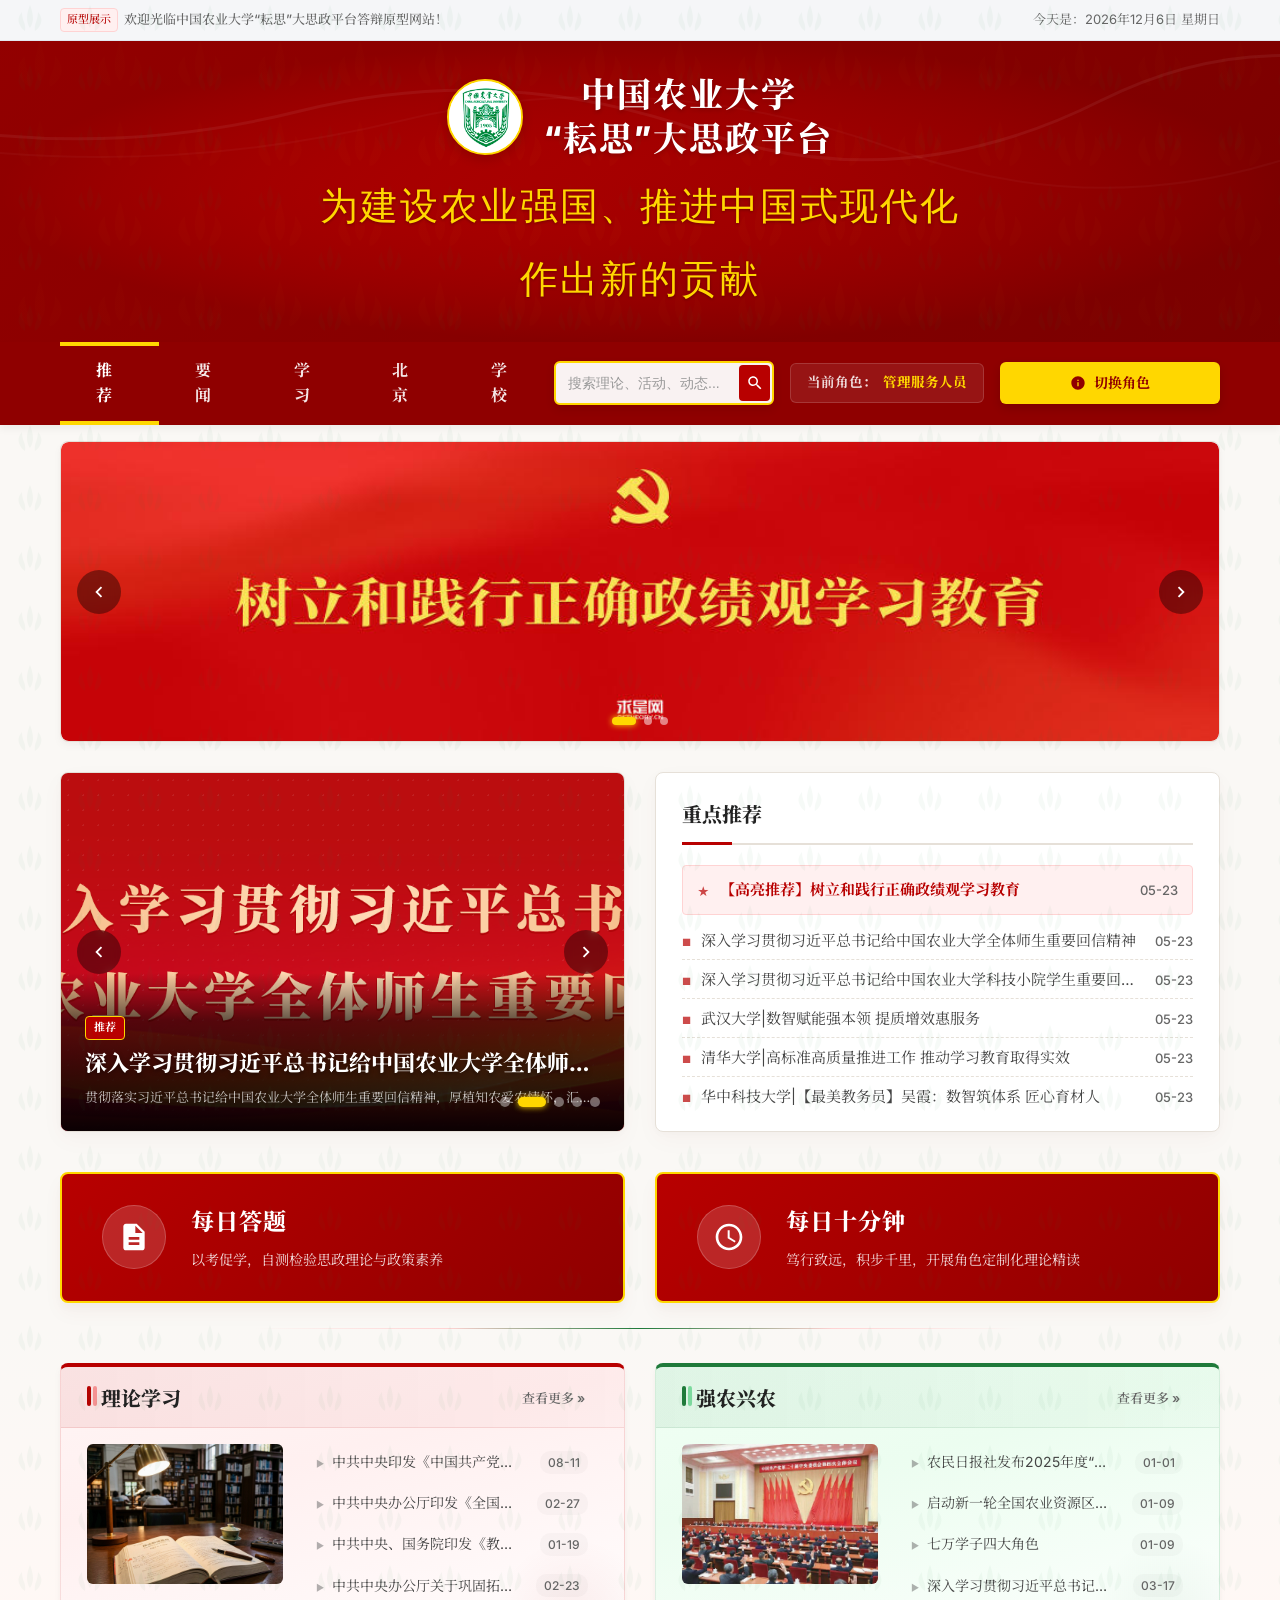
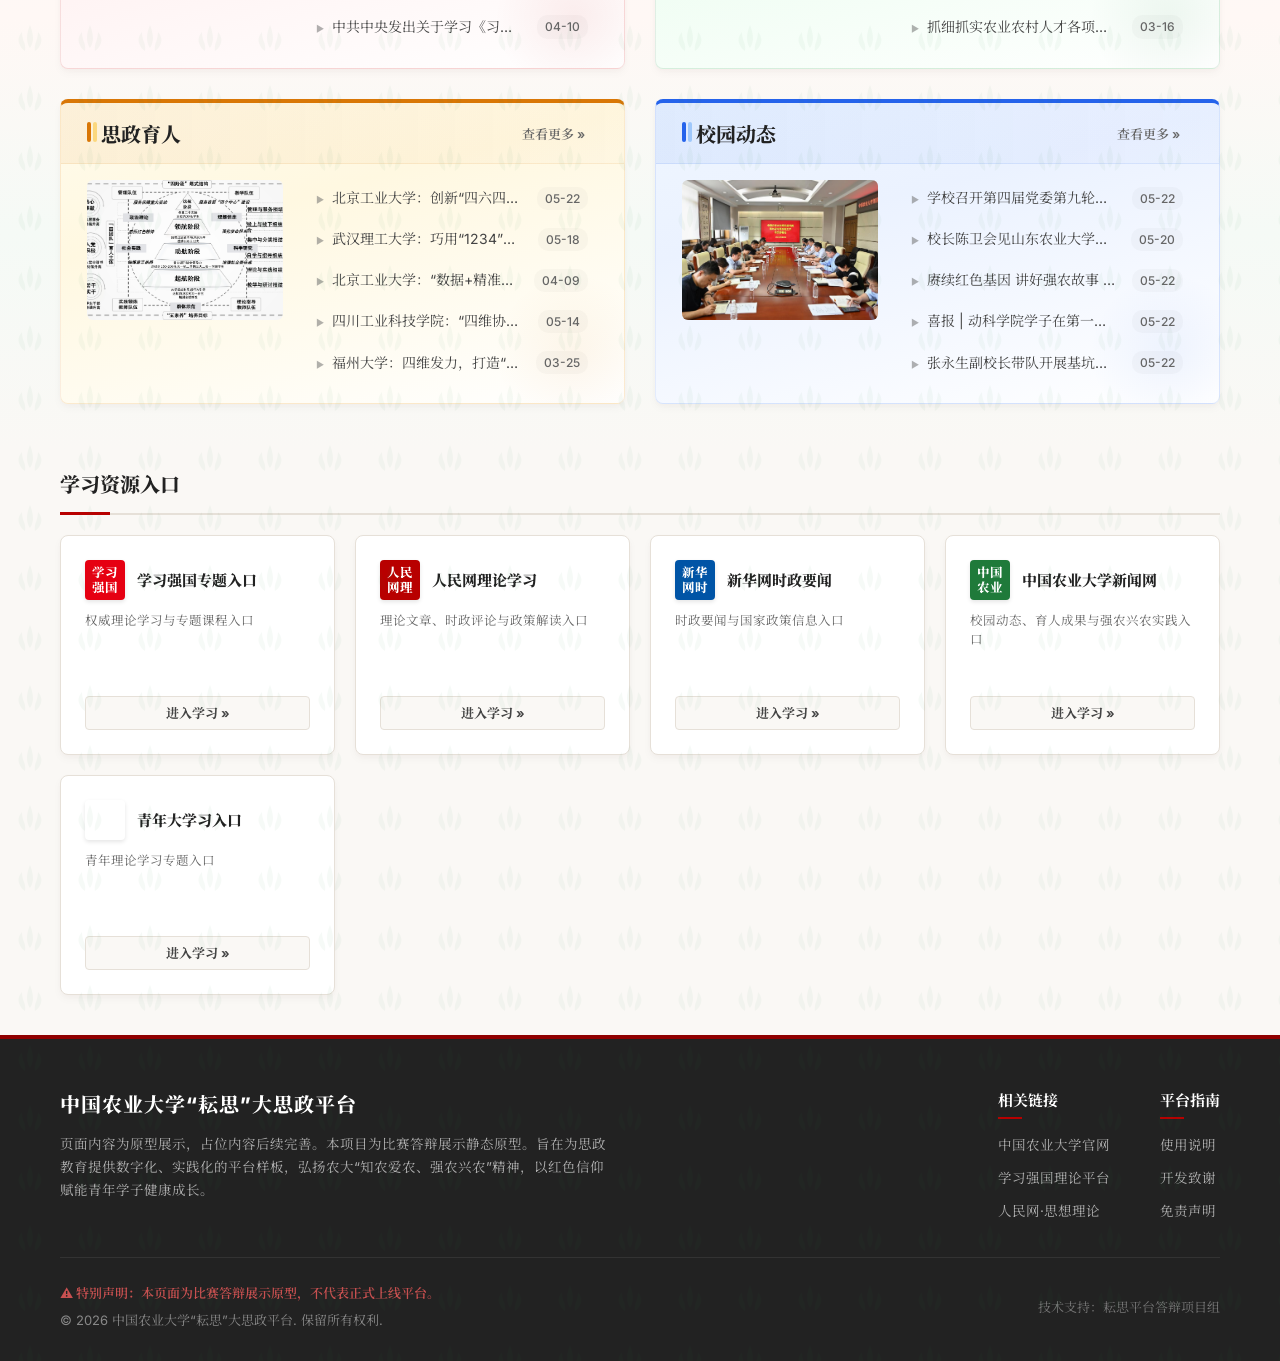
==== commit 7735c520: "Add files via upload" ====
--- a/main_admin.html
+++ b/main_admin.html
@@ -96,12 +96,12 @@
                         </div>
                         <div class="banner-carousel-slide">
                             <a href="https://huixin.cau.edu.cn/" target="_blank">
-                                <img src="images/auto/cover_news_common_202.png" alt="深入学习贯彻习近平总书记给中国农业大学全体师生重要回信精神">
+                                <img src="images/auto/cover_news_common_202.jpg" alt="深入学习贯彻习近平总书记给中国农业大学全体师生重要回信精神" loading="lazy">
                             </a>
                         </div>
                         <div class="banner-carousel-slide">
                             <a href="https://xxhx.cau.edu.cn/" target="_blank">
-                                <img src="images/auto/cover_news_common_203.jpg" alt="深入学习贯彻习近平总书记给中国农业大学科技小院学生重要回信精神">
+                                <img src="images/auto/cover_news_common_203.jpg" alt="深入学习贯彻习近平总书记给中国农业大学科技小院学生重要回信精神" loading="lazy">
                             </a>
                         </div>
                     </div>
